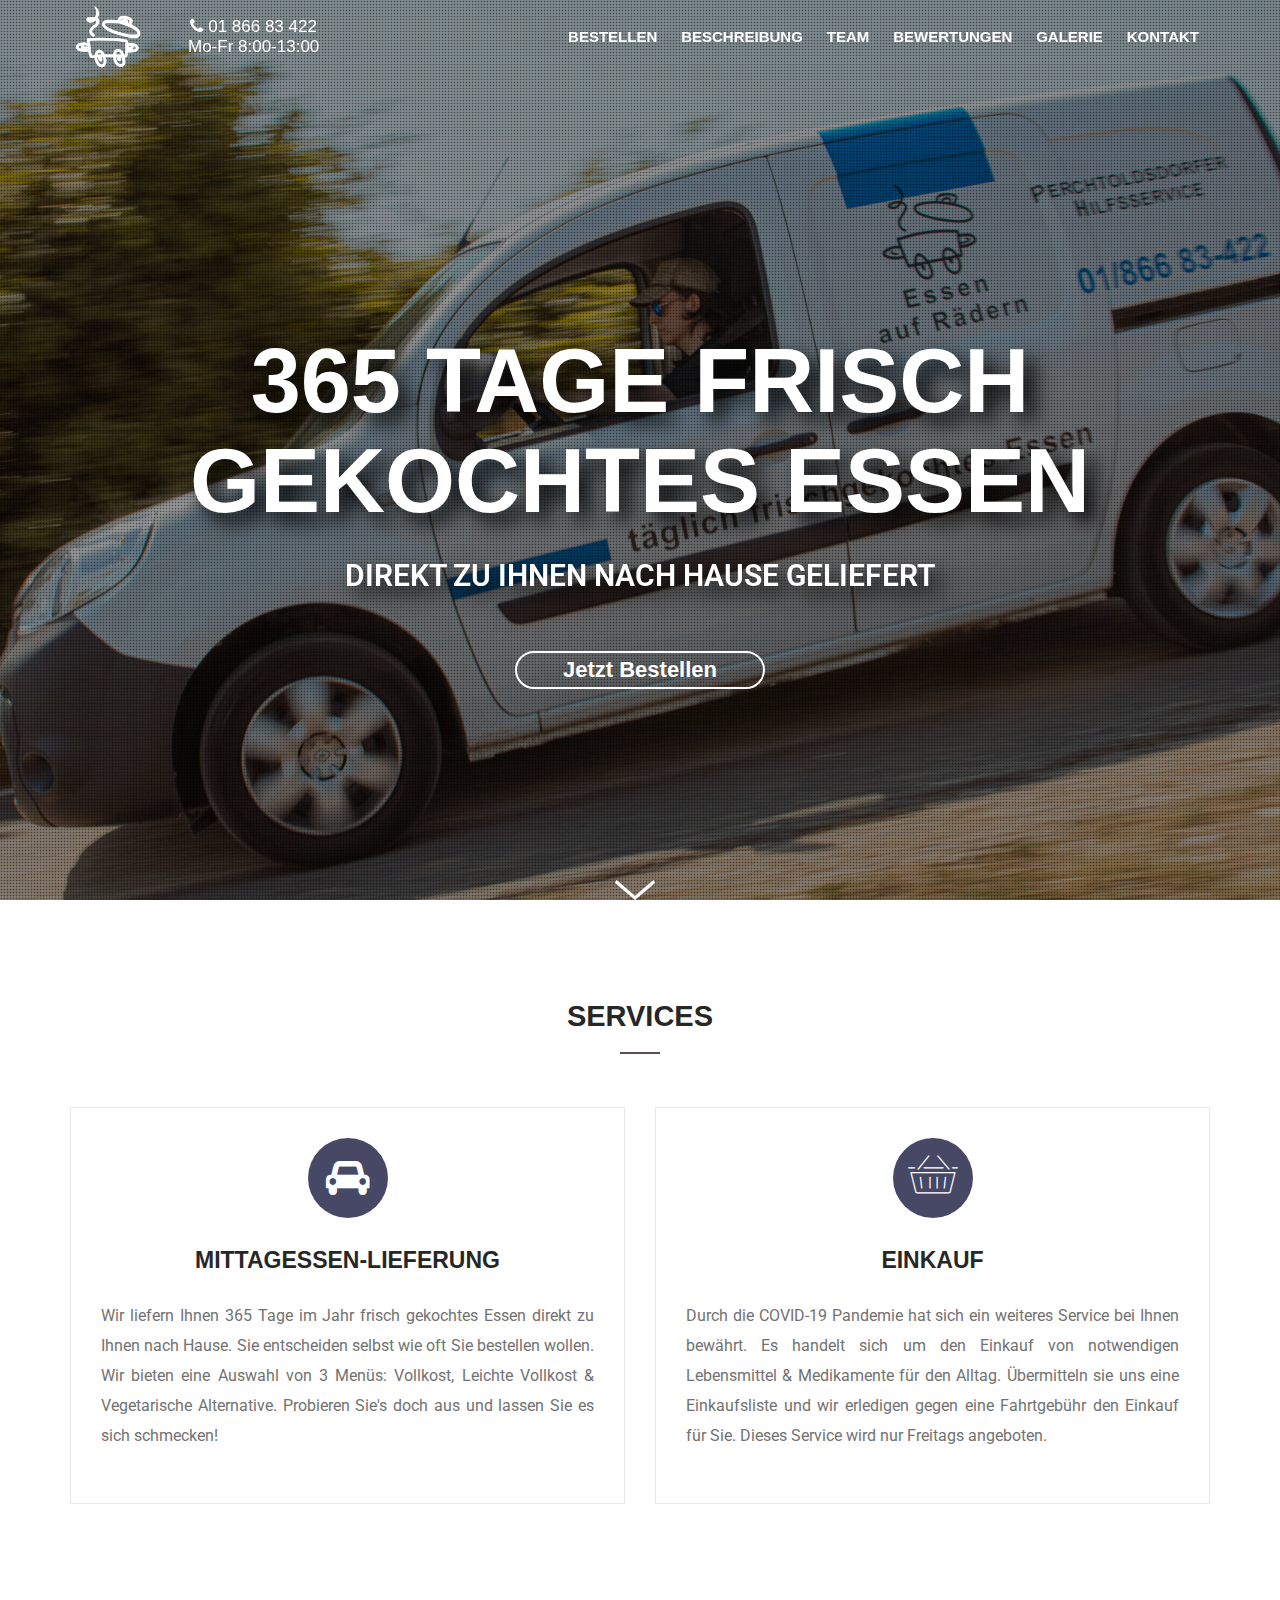
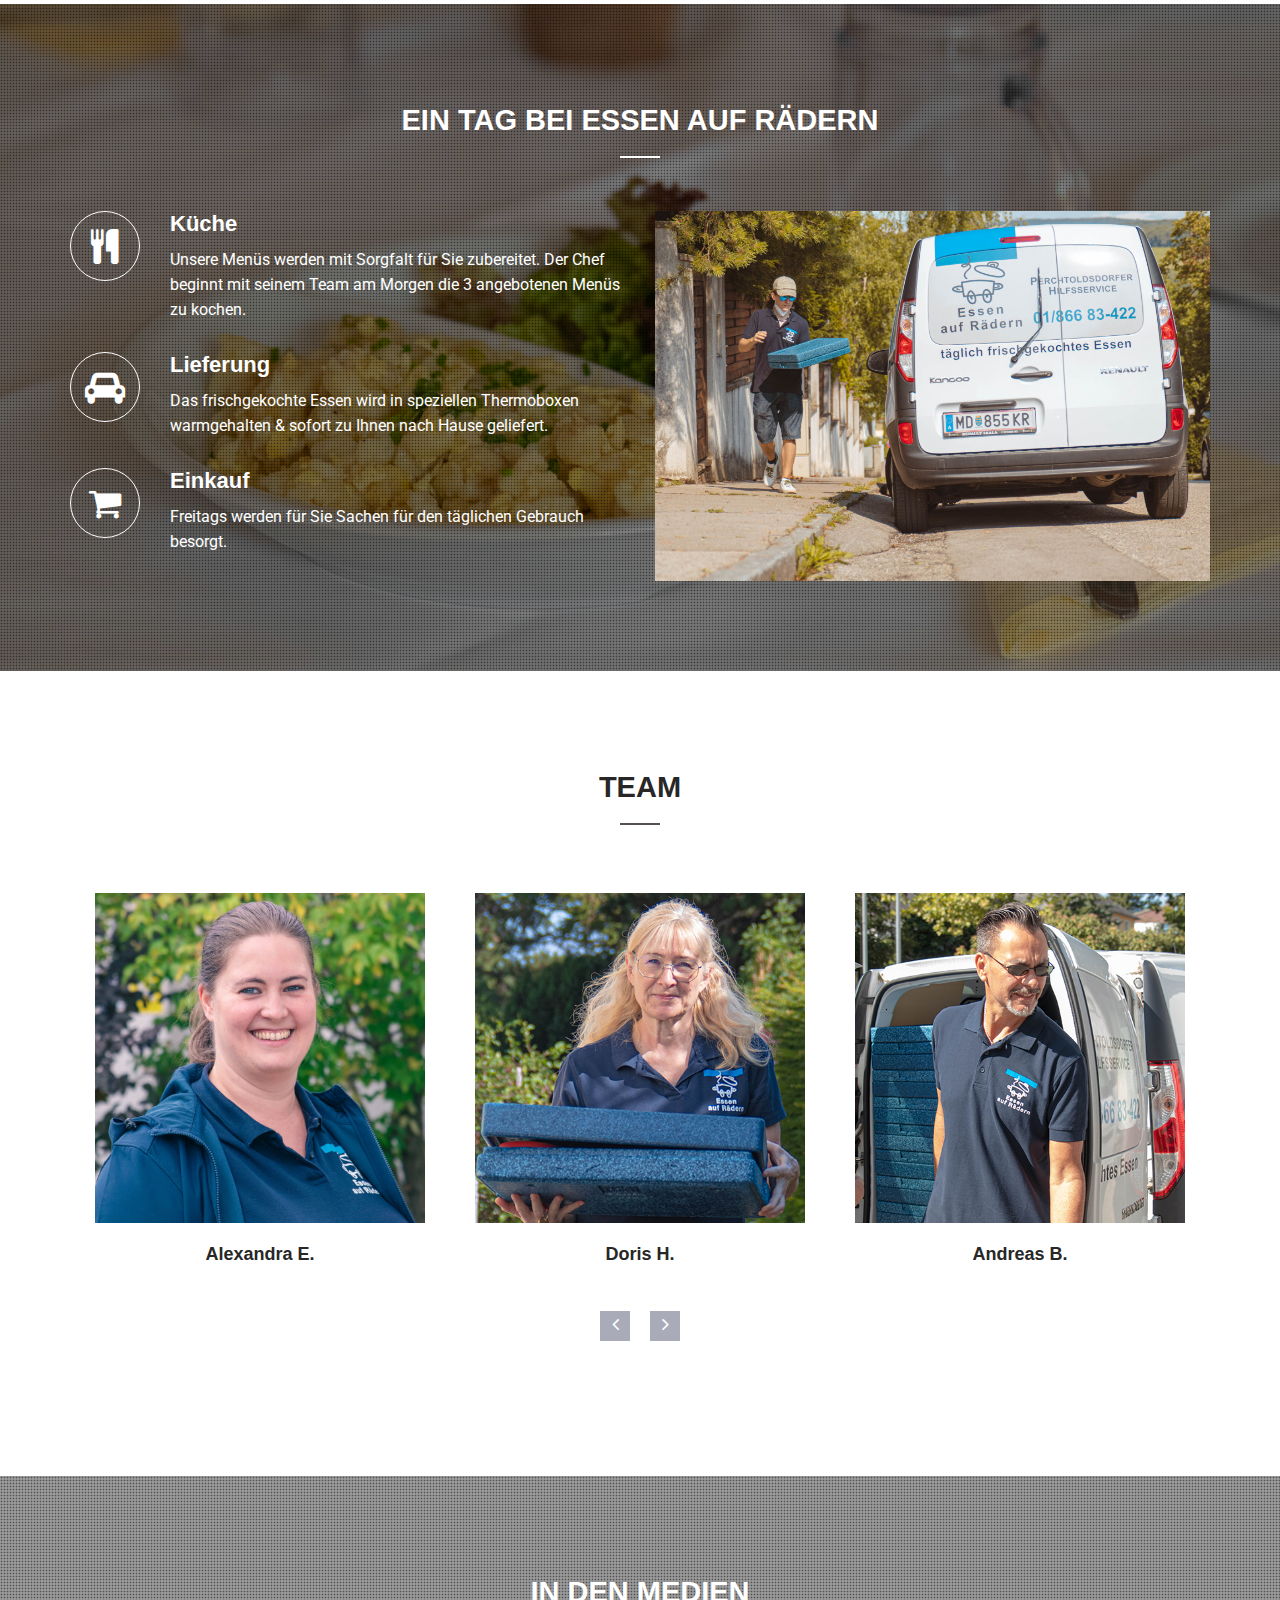
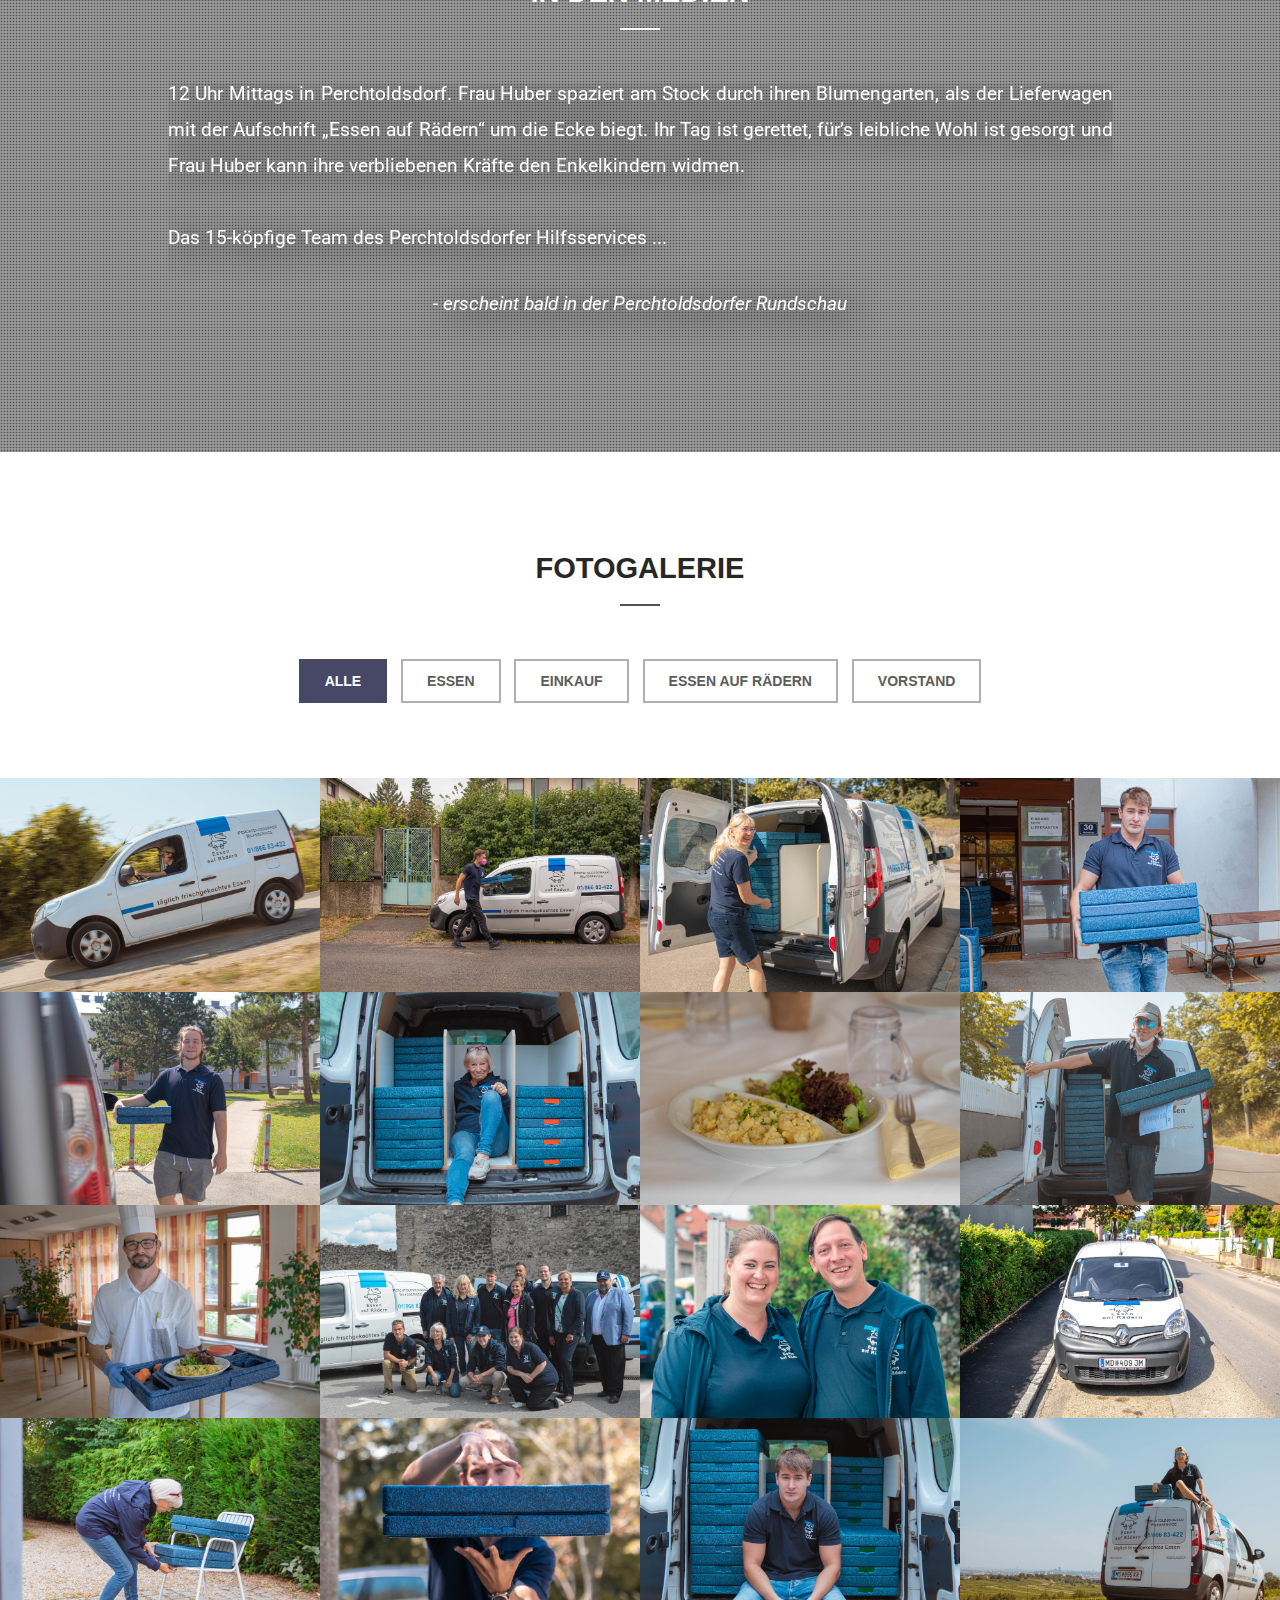
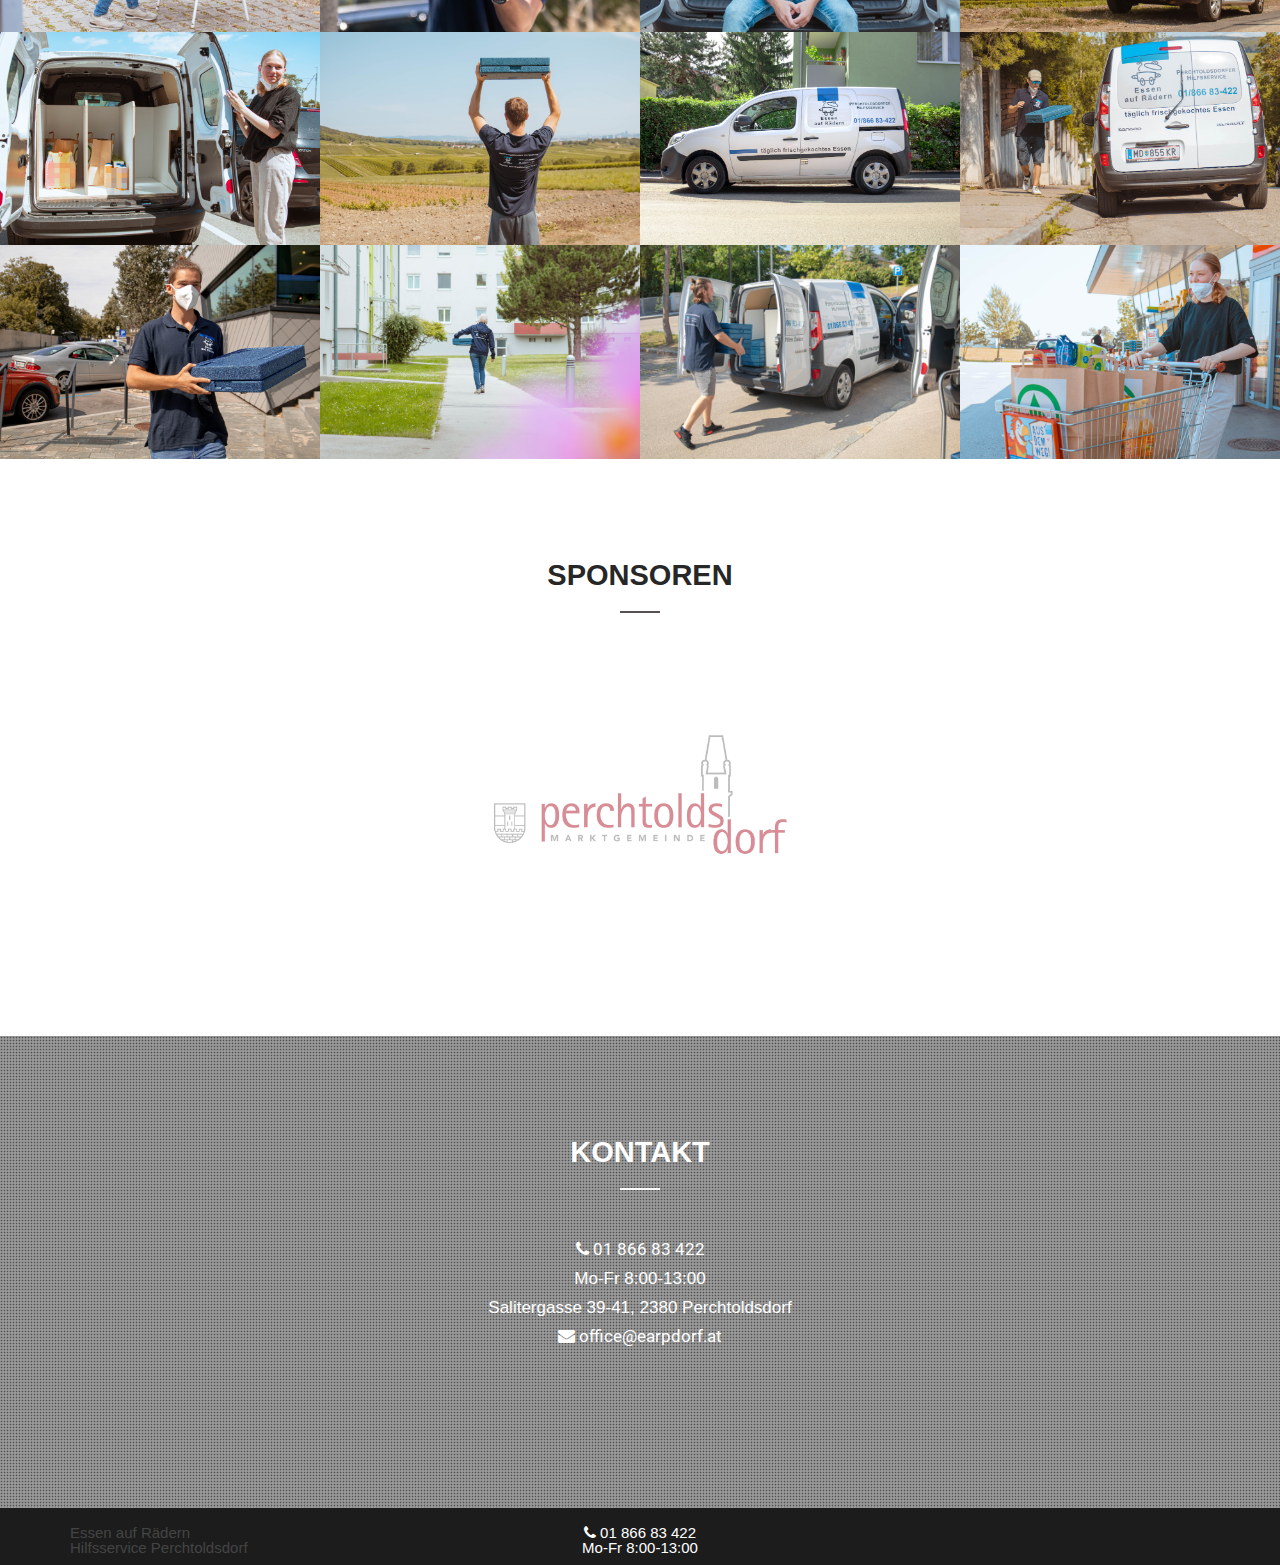
==== index.html @ d9b29618 "Initial commit" ====
<!doctype html>
<html lang="en-gb" class="no-js">
  <head>
    <meta charset="utf-8">
	<title>Essen auf Rädern - Hilfsservice Perchtoldsdorf</title>

    <meta name="author" content="Christopher Stanek, Janik Grassberger">
    <meta name="keywords" content="Essen auf Rädern, Mittagessen, Lieferung, bestellen, Gemeinde, Einkauf, alt, Hilfe, Hilfsservice, Hilfswerk, bedürftig, bedürftige">
    <meta name="description" content="Essen auf Rädern, sowie Einkaufsservice für Bedürftige vom Hilfsservice Perchtoldsdorf. Frischgekochtes, warmes Essen an 365 Tagen im Jahr, direkt nach Hause geliefert!">		
		
	<!-- Mobile Specific Metas -->
    <meta name="viewport" content="width=device-width, initial-scale=1, maximum-scale=1">
      

     <!--styles -->
    <link href="css/bootstrap.min.css" rel="stylesheet">
    <link href="css/font-awesome.css" rel="stylesheet">
    <link href="js/owl-carousel/owl.carousel.css" rel="stylesheet">
    <link href="js/owl-carousel/owl.theme.css" rel="stylesheet">
    <link href="js/owl-carousel/owl.transitions.css" rel="stylesheet">
    <link href="css/magnific-popup.css" rel="stylesheet">
    <link rel="stylesheet" type="text/css" href="css/animate.css" />
    <link rel="stylesheet" href="css/etlinefont.css">
    <link href="css/style.css" type="text/css"  rel="stylesheet"/>

	<body  data-spy="scroll" data-target="#main-menu">
 

  <!--Start Page loader -->
  <div id="pageloader">   
        <div class="loader">
          <img src="images/progress.gif" alt='loader' />
        </div>
   </div>
   <!--End Page loader -->
   
      
   <!--Start Navigation-->
		<header id="header">
				<div class="container">
					<nav class="navbar navbar-expand-lg mb-0" style="margin-bottom: 0px;"><!--  -->
						<div class="navbar-brand text-center">
							<div class="row vertical-align">
								<div class="col-xs-3">
									<a class="logo" href="#">
										<img class="logo-img" src="images/logo.png" alt="Essen auf Rädern Logo">
									</a>
								</div>
								<div class="col-xs-6 phone-number">
									<div>
										<a href="tel:016891447" rel="nofollow">
											<i class="fa fa-phone" style="color:white"></i>
											<span>01 866 83 422</span>
										</a>
									</div>
									<div>Mo-Fr 8:00-13:00</div>
								</div>
							</div>
						</div>
						<button type="button" id="navbar-toggle-btn" class="navbar-toggle collapsed" data-toggle="collapse" data-target="#main-menu">
							<!--<span class="navbar-toggler-icon"></span>-->
							<span class="sr-only">Toggle navigation</span>
							<span class="fa fa-bars"></span>
							<span class="icon-bar"></span>
							<span class="icon-bar"></span>
						</button>
						<div id="main-menu" class="navbar-collapse collapse scroll navbar-right">
							<ul class="nav">
							
								<li class="nav-item"> <a href="order.html">Bestellen</a> </li>
								
								<!--<li class="nav-item"><a href="#services">Services</a> </li>-->
								
								<li class="nav-item"> <a href="#video">Beschreibung</a></li>
								
								<li class="nav-item"> <a href="#team">Team</a> </li>
								
								<li class="nav-item"> <a href="#testimonials">Bewertungen</a></li>
								
								<li class="nav-item"> <a href="#works">Galerie</a> </li>
															   
								<li class="nav-item"> <a href="#contact">Kontakt</a> </li>
									
							</ul>
						</div><!-- end main-menu -->
					</nav>
				</div>
			</header>
    <!--End Navigation-->

      
	<!-- Start Slider  -->
	<section id="home" class="home">
		<div class="slider-overlay"></div>
		<div class="flexslider">
			<ul class="slides scroll">
				<li class="first">
					<div class="slider-text-wrapper">  
						<div class="container">
							<div class="big">365 Tage frisch gekochtes Essen</div>          
							<div class="small">Direkt zu Ihnen nach Hause geliefert</div>
							<a href="order.html" class="middle btn btn-default btn-white">Jetzt Bestellen</a>
						</div>					
					</div>
					
					<!-- <img class="title-img" src="images/slider/main.jpg" alt=""> -->
				</li>
			</ul>
			
		</div>
		
		
	</section>
	<!-- End Slider  -->
	
	<div class="scroll">
		<a href="#services">
			<div class="contentDiv">
				<img class="arrow" src="images/downArrow.png" alt="scroll down button"/>
			</div>
		</a>
	</div>
	
	<!--Start Services-->
   <section id="services" class="section">
        <div class="container">
            <div class="row">
            
                 <div class="title-box text-center">
                    <h2 class="title">Services</h2>
                 </div>
              
               <!--Services Item-->
               <div class="col-md-6">
                   <div class="services-box">
                       <div class="services-icon"> <i class="fa fa-car"></i> </div> 
                       <div class="services-desc">
                          <h4>Mittagessen-Lieferung</h4>
                          <p>Wir liefern Ihnen 365 Tage im Jahr frisch gekochtes Essen direkt zu Ihnen nach Hause. 
							Sie entscheiden selbst wie oft Sie bestellen wollen. 
							Wir bieten eine Auswahl von 3 Menüs: Vollkost, Leichte Vollkost & Vegetarische Alternative. Probieren Sie's doch aus und lassen Sie es sich schmecken!
							</p>
                       </div>
                   </div>
               </div>
                <!--End services Item-->
                
                <!--Services Item-->
               <div class="col-md-6">
                   <div class="services-box">
                       <div class="services-icon"> <i class="icon-basket"></i> </div> 
                       <div class="services-desc">
                          <h4>Einkauf</h4>
                          <p>Durch die COVID-19 Pandemie hat sich ein weiteres Service bei Ihnen bewährt. 
						  Es handelt sich um den Einkauf von notwendigen Lebensmittel & Medikamente für den Alltag.
						  Übermitteln sie uns eine Einkaufsliste und wir erledigen gegen eine Fahrtgebühr den Einkauf für Sie. 
						  Dieses Service wird nur Freitags angeboten.</p>
                       </div>
                   </div>
               </div>
               <!--End services Item-->
              
            </div> <!--/.row-->
        </div> <!--/.container-->
   </section> 
  <!--End Services-->
  
  <!--Start video-->
	<section id="video" class="section">
       <div class="overlay"></div>
       <div class="container">
           <div class="row">
           
                 <div class="title-box text-center white">
                    <h2 class="title">Ein Tag bei Essen auf Rädern</h2>
                 </div>
             
             <div class="col-md-6">
                 <div class="video-caption-main">
                      <!--Video caption #1-->
					  <div class="video-caption">
                          <div class="video-icon">
                              <i class="fa fa-cutlery"></i>
                          </div>
                          <div class="video-caption-info">
                              <h4>Küche</h4>
                              <p>Unsere Menüs werden mit Sorgfalt für Sie zubereitet. 
							  Der Chef beginnt mit seinem Team am Morgen die 3 angebotenen Menüs zu kochen.</p>
                          </div>
                      </div>
                      
					  <!--Video caption #2-->
                      <div class="video-caption">
                          <div class="video-icon">
                              <i class="fa fa-car"></i>
                          </div>
                          <div class="video-caption-info">
                              <h4>Lieferung</h4>
                              <p>Das frischgekochte Essen wird in speziellen Thermoboxen warmgehalten & sofort zu Ihnen nach Hause geliefert.</p>
                          </div>
                      </div>

                      <!--Video caption #3-->
                      <div class="video-caption">
                          <div class="video-icon">
                              <i class="fa fa-shopping-cart"></i>
                          </div>
                          <div class="video-caption-info">
                              <h4>Einkauf</h4>
                              <p>Freitags werden für Sie Sachen für den täglichen Gebrauch besorgt.</p>
                          </div>
                      </div>
                      
                 </div>
             </div>
            <!-- End Video caption-->
             
            <div class="col-md-6">
                <div class="play-video">
					<img src="images/works/marco_4.jpg" alt="Fahrer bei der Arbeit"></img>
                  <!--<iframe src="http://player.vimeo.com/video/115919099?title=0&amp;byline=0&amp;portrait=0&amp;color=fff" allowfullscreen></iframe>-->
                </div>
            </div> 
               
           </div> <!-- /.row-->
       </div> <!-- /.container-->
  </section>
  <!--End video-->
  
  <!--Start Team-->
  <section id="team" class="section">
		<div class="container">
            <div class="row">
                    
             <div class="title-box text-center">
                <h2 class="title">Team</h2>
             </div>
              
             </div>
			
                <!-- Team -->
				<div id="carouselControls" class="team-items team-carousel" data-interval="20">
					  
					  <div class="item text-center">
						<img src="images/team/ace_500x500.jpg" alt="Alexandra E." />
						<h4>Alexandra E.</h4>
					  </div>
					  
					  <!-- Team Member #5 -->
                      <div class="item text-center">
                          <img src="images/team/doris_500x500.jpg" alt="Doris H."  />
                          <h4>Doris H.</h4>

                      </div>
                      <!-- End Member -->

					  <div class="item text-center">
                          <img src="images/team/andi_500x500.jpg" alt="Andreas B."  />
                          <h4>Andreas B.</h4>

                      </div>
					  
					  <!-- Team Member #4 -->
                      <div class="item text-center">
                          <img src="images/team/martin_500x500.jpg" alt="Martin M."  />
                          <h4>Martin M.</h4>

                      </div>
                      <!-- End Member -->
					  
					  <div class="item text-center">
						<img src="images/team/alexander_500x500.jpg" alt="Alexander S." />
						<h4>Alexander S.</h4>
					  </div>
					  
					  <!-- Team Member #3 -->
                      <div class="item text-center">
                          <img src="images/team/monika_500x500.jpg" alt="Monika P."  />
                          <h4>Monika P.</h4>
                      </div>
                      <!-- End Member -->
					  
					  <!-- Team Member #3 -->
                      <div class="item text-center">
                          <img src="images/team/marco_portrait.jpg" alt="Marco T."  />
                          <h4>Marco T.</h4>
                      </div>
                      <!-- End Member -->
                      
                       <!-- Team Member #5 -->
                      <div class="item text-center">
                          <img src="images/team/janik_500x500.jpg" alt="Janik G."  />
                          <h4>Janik G.</h4>
                      </div>
                      <!-- End Member -->
					  
					  <div class="item text-center">
						<img src="images/team/alex_500x500.jpg" alt="Alexander J." />
						<h4>Alexander J.</h4>
					  </div>
					  
					  <div class="item text-center">
                          <img src="images/team/chris_500x500.jpg" alt="Christopher S."  />
                          <h4>Christopher S.</h4>
                      </div>
					  
						<div class="item text-center">
						  <img src="images/team/petra_500x500.jpg" alt="Petra W."  />
						  <h4>Petra W.</h4>
						</div>
	 
					 
				</div>
                <!-- End Team -->
			</div>
            <!-- End Content -->
	</section>
  <!--End Team-->
  
  <!--Start Testimonial-->  
	<section id="testimonials" class="section parallax">
		<div class="overlay"></div>
		<div class="container">
			<div class="row">
              
				<div class="title-box text-center white">
					<h2 class="title">In den Medien</h2>
				</div>

		  
				<div class="col-md-10 col-md-offset-1">
					<div class="testimonials-carousel">
						<!--Start Testimonial item #1-->
						<div class="items">
							<a href="https://www.perchtoldsdorf.at/" target="_blank">
								<div class="desc">12 Uhr Mittags in Perchtoldsdorf. Frau Huber spaziert am Stock durch ihren Blumengarten, als der Lieferwagen mit der Aufschrift „Essen auf Rädern“ um die Ecke biegt. Ihr Tag ist gerettet, für’s leibliche Wohl ist gesorgt und Frau Huber kann ihre verbliebenen Kräfte den Enkelkindern widmen. </br></br>Das 15-köpfige Team des Perchtoldsdorfer Hilfsservices ...</div>
							</a>
							<!--<img src="images/testimonial/testimonial-img1.jpg" class="testimonial-pic" alt="testimonials" />-->
							<div class="media-source"> - erscheint bald in der Perchtoldsdorfer Rundschau</div>
						</div>
					</div>
                </div>
            </div> <!--/.row-->
         </div> <!--/.container-->
    </section>
    <!--Start Testimonial-->
  
  <!--Start portfolio-->
   <section id="works" class="section">
				<!-- Filtering -->
                  <div class="title-box text-center">
                    <h2 class="title">Fotogalerie</h2>
                 </div>


					<div class=" col-md-12 text-center">
						<!-- Filtering -->
						<ul class="filtering">
							<li class="filter" data-filter="all">Alle</li>
							<li class="filter" data-filter="food">Essen</li>
							<li class="filter" data-filter="groceries">Einkauf</li>
							<li class="filter" data-filter="company">Essen auf Rädern</li>
							<li class="filter" data-filter="leader">Vorstand</li>
						</ul>
					</div>
                
				<div class="work-main">
					
				
					<!-- Work Grid -->
					<ul class="work-grid">
					
						<li class="work-item thumnail-img mix company">
							<div class="work-image">
								<a href="images/works/main.jpg" class="popup-image">
								<img src="images/works/main.jpg" alt="Essen ausliefern" class="zoom"></img>
								</a>
							</div> <!-- /.work-image-->
						</li>
						
						<li class="work-item thumnail-img mix company">
							<div class="work-image">
                                <a href="images/works/janik_3.jpg" class="popup-image">
								<img src="images/works/janik_3.jpg" alt="Lieferant liefert Essen in Perchtoldsdorf" class="zoom"></img>
                                </a>
                            </div> <!-- /.work-image-->
						</li>
						
						<li class="work-item thumnail-img mix company">
							<div class="work-image">
                                <a href="images/works/doris_auto.jpg" class="popup-image">
								<img src="images/works/doris_auto.jpg" alt="Lieferant holt das Essen aus der Küche" class="zoom"></img>
                                </a>
                            </div> <!-- /.work-image-->
						</li>
						
						<li class="work-item thumnail-img mix company">
							<div class="work-image">
                                <a href="images/works/alexander_boxen.jpg" class="popup-image">
								<img src="images/works/alexander_boxen.jpg" alt="Lieferant trägt Thermoboxen" class="zoom"></img>
                                </a>
                            </div> <!-- /.work-image-->
						</li>
						
						<li class="work-item thumnail-img mix company">
							<div class="work-image">
								<a href="images/works/martin_cool.jpg" class="popup-image">
								<img src="images/works/martin_cool.jpg" alt="Lieferant in Perchtoldsdorf" class="zoom">
								</a>

							</div> <!-- /.work-image-->
						</li>
						
						<li class="work-item thumnail-img mix company">
							<div class="work-image">
								<a href="images/works/monika_auto_boxen.jpg" class="popup-image">
								<img src="images/works/monika_auto_boxen.jpg" alt="Lieferantin zwischen Trennwändern" class="zoom">
								</a>

							</div> <!-- /.work-image-->
						</li>
						
						<li class="work-item thumnail-img mix food">
							<div class="work-image">
								<a href="images/works/essen_1.jpg" class="popup-image">
								<img src="images/works/essen_1.jpg" alt="Frische Eiernockerl aus der Küche" class="zoom"></img>
								</a>
							</div> <!-- /.work-image-->
						</li>
						
						
						<li class="work-item thumnail-img mix company">
							<div class="work-image">
                                 <a href="images/works/marco_3.jpg" class="popup-image">
								<img src="images/works/marco_3.jpg" alt="Fahrer liefert Essen" class="zoom"></img>
                                </a>    
                            </div> <!-- /.work-image-->
						</li>
						
	
						<li class="work-item thumnail-img mix food">
							<div class="work-image">
								<a href="images/works/essen_2.jpg" class="popup-image">
									<img src="images/works/essen_2.jpg" alt="Koch präsentiert das frischgekochte Essen" class="zoom"></img>
								</a>
							</div> <!-- /.work-image-->
						</li>
						
						<li class="work-item thumnail-img mix company leader">
							<div class="work-image">
								<a href="images/works/rundschau.jpg" class="popup-image">
									<img src="images/works/rundschau.jpg" alt="Essen auf Rädern ist in der Perchtoldsdorfer Rundschau" class="zoom"></img>
								</a>
							</div> <!-- /.work-image-->
						</li>
						
						<li class="work-item thumnail-img mix company">
							<div class="work-image">
								<a href="images/works/buero_team.jpg" class="popup-image">
									<img src="images/works/buero_team.jpg" alt="Arbeitskräfte vor dem Büro vom Hilfsservice Perchtoldsdorf" class="zoom"></img>
								</a>
							</div> <!-- /.work-image-->
						</li>
						
						<li class="work-item thumnail-img mix company">
							<div class="work-image">
								<a href="images/works/car_front.jpg" class="popup-image">
								<img src="images/works/car_front.jpg" alt="Lieferwagen von vorne. Essen auf Rädern Logo sichtbar" class="zoom">
								</a>

							</div> <!-- /.work-image-->
						</li>
						
						<li class="work-item thumnail-img mix company">
							<div class="work-image">
                                 <a href="images/works/monika_austausch.jpg" class="popup-image">
								<img src="images/works/monika_austausch.jpg" alt="Fahrerin liefert Essen" class="zoom"></img>
                                </a>    
                            </div> <!-- /.work-image-->
						</li>
						
						<li class="work-item thumnail-img mix company">
							<div class="work-image">
								<a href="images/works/box_1.jpg" class="popup-image">
								<img src="images/works/box_1.jpg" alt="Thermobox" class="zoom"></img>
								</a>
									

							</div> <!-- /.work-image-->
						</li>
						
						<li class="work-item thumnail-img mix company">
							<div class="work-image">
								<a href="images/works/alexander_auto.jpg" class="popup-image">
									<img src="images/works/alexander_auto.jpg" alt="Voll befülltes Auto mit Lieferant" class="zoom"></img>
								</a>
							</div> <!-- /.work-image-->
						</li>

						
						
						
						<!-- Bilder Marco -->
						<li class="work-item thumnail-img mix company">
							<div class="work-image">
							<a href="images/works/marco_1.jpg" class="popup-image">
                                <img src="images/works/marco_1.jpg" alt="Fahrer auf unserem Auto. Telefonnummer und täglich frisch gekochtes Essen sichtbar" class="zoom">
                            </a>

                            </div> <!-- /.work-image-->
						</li>	
						
						<!-- Bilder Einkauf -->
						<li class="work-item thumnail-img mix groceries">
							<div class="work-image">
							<a href="images/works/einkauf_1.jpg" class="popup-image">
								<img src="images/works/einkauf_1.jpg" alt="Einkauf im Kofferraum. Fahrerin liefert Einkauf." class="zoom"></img>
							</a>
							</div> <!-- /.work-image-->
						</li>
						

						<li class="work-item thumnail-img mix company">
							<div class="work-image">
                                <a href="images/works/janik_2.jpg" class="popup-image">
									<img src="images/works/janik_2.jpg" alt="Lieferant mit Ausblick über Perchtoldsdorf" class="zoom"></img>
                                </a>

                            </div> <!-- /.work-image-->
						</li>

						<!-- Bilder Autos -->
						<li class="work-item thumnail-img mix company">
							<div class="work-image">
								<a href="images/works/car_side.jpg" class="popup-image">
								<img src="images/works/car_side.jpg" alt="Auto von der Seite. Perchtoldsdorfer Hilfsservice und Telefonnummer sichtbar." class="zoom"></img>
								</a>

							</div> <!-- /.work-image-->
						</li>
						
						
						
						<li class="work-item thumnail-img mix company">
							<div class="work-image">
							 <a href="images/works/marco_4.jpg" class="popup-image">
                                <img src="images/works/marco_4.jpg" alt="Auto von hinten, Lieferant liefert das Essen" class="zoom"></img>
								</a>
        
                                   
                    
                            </div> <!-- /.work-image-->
						</li>
						
					
						
						<li class="work-item thumnail-img mix company">
							<div class="work-image">
							 <a href="images/works/chris_2.jpg" class="popup-image">
                                        
                                    
                                <img src="images/works/chris_2.jpg" alt="Lieferant in Mödling" class="zoom"></img>
                               </a>

                            </div> <!-- /.work-image-->
						</li>
						
						<li class="work-item thumnail-img mix company">
							<div class="work-image">
								<a href="images/works/monika_gehen.jpg" class="popup-image">
									<img src="images/works/monika_gehen.jpg" alt="Lieferant liefert in Wohnungen in Perchtoldsdorf" class="zoom"></img>
								</a>
							</div> <!-- /.work-image-->
						</li>
						
						<li class="work-item thumnail-img mix company">
							<div class="work-image">
                                <a href="images/works/martin_auto.jpg" class="popup-image">
									<img src="images/works/martin_auto.jpg" alt="Lieferant befüllt Auto mit warmhaltenden Thermoboxen" class="zoom"></img>
                                </a>

                            </div> <!-- /.work-image-->
						</li>
			
						<li class="work-item thumnail-img mix groceries">
							<div class="work-image">
								<a href="images/works/einkauf_2.jpg" class="popup-image">
								<img src="images/works/einkauf_2.jpg" alt="Lieferant kauft in Perchtoldsdorf ein" class="zoom">
								</a>

							</div> <!-- /.work-image-->
						</li>
						<!-- END Bilder Einkauf-->
						
					</ul>
                    
				</div>
			</section>
  <!--End portfolio-->
  
  <!--Start clients-->
    <section id="clients" class="section">
           <div class="container">
		   
		   <div class="title-box text-center">
                <h2 class="title">Sponsoren</h2>
            </div>
		   
		   <div class="row">
               
			   <!--<div class="clients-carousel">
			   </div>-->
			 
			   
				   <!-- Sponsors Logo Item-->
					<!--<div class="col-sm-4">
						<div class="sponsor-item">
							<figure>
								<a href="https://perchtoldsdorf.lions.at/de/" target="_blank">
									<img src="images/LionsClub_logo.png" alt="" />
								</a>
							</figure>
						</div>
					</div>-->
					
				   <!-- Sponsors Logo Item -->
					
						<div class="sponsor-item">
							<figure>
								<a href="https://www.perchtoldsdorf.at/" target="_blank">
									<img src="images/logos/gemeinde_pdorf_logo.png" alt="Logo Gemeinde Perchtoldsdorf" />
								</a>
							</figure>
						</div>
							
					<!--<div class="col-sm-4"></div>-->
					
					<!-- Sponsors Logo Item -->
					<!--<div class="col-sm-4">
						<div class="sponsor-item">
							<figure>
								<a href="https://www.giesshuebl.at/" target="_blank">
									<img src="images/GemeindeGiesshuebl_logo.png" alt="" />
								</a>
							</figure>
						</div>
					</div>-->
					
			 
			</div> <!--/.row-->
        </div> <!--/.container-->
    </section>
   <!--End clients-->

  
  <!--Start Contact-->
   <section id="contact" class="section parallax">
      <div class="overlay"></div>
       <div class="container">
           <div class="row">
           
                 <div class="title-box text-center white">
                    <h2 class="title">Kontakt</h2>
                 </div>
             </div>

               <!--Start contact form-->
               <div class="col-md-8 col-md-offset-2 contact-form">
               
                    <div class="contact-info text-center">
						<div>
						<a href="tel:016891447" rel="nofollow">
							<i class="fa fa-phone" style="color:white"></i>
							<span>01 866 83 422</span>
						</a>
						</div>
						<div>Mo-Fr 8:00-13:00</div>
                       <div>Salitergasse 39-41, 2380 Perchtoldsdorf</div>
                       <div>
					   <a href="mailto:office@earpdorf.at">
							<i class="fa fa-envelope" style="color:white"></i>
							<span>office@earpdorf.at</span>
					   </a>
					   </div>
                    </div>
                     
                     
               </div>
              <!--End contact form-->
              
       </div> <!-- /.container-->
   </section>
   <!--End Contact-->
   
   <!--Start Footer-->
   <footer>
       <div class="container">
	   
		   <div class="row vertical-align">
				<div class="col-xs-3 company-name">
					<div>Essen auf Rädern</div>
					<div>Hilfsservice Perchtoldsdorf</div>
				</div>
				<div class="col-xs-6 phone-number-footer footer-number">
					<div>
						<a href="tel:016891447" rel="nofollow">
							<i class="fa fa-phone" style="color:white"></i>
							<span>01 866 83 422</span>
						</a>
					</div>
					<div>Mo-Fr 8:00-13:00</div>
				</div>
				<div class="col-xs-3">
					<a href=""></a>
				</div>
			</div>
       </div> <!-- /.container-->
   </footer>
   <!--End Footer-->

   
   
   

   <a href="#" class="scrollup"> <i class="fa fa-chevron-up"> </i> </a>

    <!--Plugins-->
	<script type="text/javascript" src="js/jquery-1.11.1.min.js"></script>
    <script type="text/javascript" src="js/bootstrap.min.js"></script> 
    <script type="text/javascript" src="js/owl-carousel/owl.carousel.js"></script>
    <script type="text/javascript" src="js/jquery.flexslider-min.js"></script>
    <script type="text/javascript" src="js/jquery.magnific-popup.min.js"></script>
    <script type="text/javascript" src="js/easing.js"></script>
    <script type="text/javascript" src="js/jquery.easypiechart.js"></script>
    <script type="text/javascript" src="js/jquery.appear.js"></script>
    <script type="text/javascript" src="js/jquery.parallax-1.1.3.js"></script>
    <script type="text/javascript" src="js/jquery.mixitup.min.js"></script>
    <script type="text/javascript" src="js/custom.js"></script>
    
 </body>
</html>
---- css/etlinefont.css ----
@font-face {
	font-family: 'et-line';
	src:url('../fonts/et-line.eot');
	src:url('../fonts/et-lined41d.eot?#iefix') format('embedded-opentype'),
		url('../fonts/et-line.woff') format('woff'),
		url('../fonts/et-line.ttf') format('truetype'),
		url('../fonts/et-line.svg#et-line') format('svg');
	font-weight: normal;
	font-style: normal;
}

/* Use the following CSS code if you want to use data attributes for inserting your icons */
[data-icon]:before {
	font-family: 'et-line';
	content: attr(data-icon);
	speak: none;
	font-weight: normal;
	font-variant: normal;
	text-transform: none;
	line-height: 1;
	-webkit-font-smoothing: antialiased;
	-moz-osx-font-smoothing: grayscale;
	display:inline-block;
}

/* Use the following CSS code if you want to have a class per icon */
/*
Instead of a list of all class selectors,
you can use the generic selector below, but it's slower:
[class*="icon-"] {
*/
.icon-mobile, .icon-laptop, .icon-desktop, .icon-tablet, .icon-phone, .icon-document, .icon-documents, .icon-search, .icon-clipboard, .icon-newspaper, .icon-notebook, .icon-book-open, .icon-browser, .icon-calendar, .icon-presentation, .icon-picture, .icon-pictures, .icon-video, .icon-camera, .icon-printer, .icon-toolbox, .icon-briefcase, .icon-wallet, .icon-gift, .icon-bargraph, .icon-grid, .icon-expand, .icon-focus, .icon-edit, .icon-adjustments, .icon-ribbon, .icon-hourglass, .icon-lock, .icon-megaphone, .icon-shield, .icon-trophy, .icon-flag, .icon-map, .icon-puzzle, .icon-basket, .icon-envelope, .icon-streetsign, .icon-telescope, .icon-gears, .icon-key, .icon-paperclip, .icon-attachment, .icon-pricetags, .icon-lightbulb, .icon-layers, .icon-pencil, .icon-tools, .icon-tools-2, .icon-scissors, .icon-paintbrush, .icon-magnifying-glass, .icon-circle-compass, .icon-linegraph, .icon-mic, .icon-strategy, .icon-beaker, .icon-caution, .icon-recycle, .icon-anchor, .icon-profile-male, .icon-profile-female, .icon-bike, .icon-wine, .icon-hotairballoon, .icon-globe, .icon-genius, .icon-map-pin, .icon-dial, .icon-chat, .icon-heart, .icon-cloud, .icon-upload, .icon-download, .icon-target, .icon-hazardous, .icon-piechart, .icon-speedometer, .icon-global, .icon-compass, .icon-lifesaver, .icon-clock, .icon-aperture, .icon-quote, .icon-scope, .icon-alarmclock, .icon-refresh, .icon-happy, .icon-sad, .icon-facebook, .icon-twitter, .icon-googleplus, .icon-rss, .icon-tumblr, .icon-linkedin, .icon-dribbble {
	font-family: 'et-line';
	speak: none;
	font-style: normal;
	font-weight: normal;
	font-variant: normal;
	text-transform: none;
	line-height: 1;
	-webkit-font-smoothing: antialiased;
	-moz-osx-font-smoothing: grayscale;
	display:inline-block;
}
.icon-mobile:before {
	content: "\e000";
}
.icon-laptop:before {
	content: "\e001";
}
.icon-desktop:before {
	content: "\e002";
}
.icon-tablet:before {
	content: "\e003";
}
.icon-phone:before {
	content: "\e004";
}
.icon-document:before {
	content: "\e005";
}
.icon-documents:before {
	content: "\e006";
}
.icon-search:before {
	content: "\e007";
}
.icon-clipboard:before {
	content: "\e008";
}
.icon-newspaper:before {
	content: "\e009";
}
.icon-notebook:before {
	content: "\e00a";
}
.icon-book-open:before {
	content: "\e00b";
}
.icon-browser:before {
	content: "\e00c";
}
.icon-calendar:before {
	content: "\e00d";
}
.icon-presentation:before {
	content: "\e00e";
}
.icon-picture:before {
	content: "\e00f";
}
.icon-pictures:before {
	content: "\e010";
}
.icon-video:before {
	content: "\e011";
}
.icon-camera:before {
	content: "\e012";
}
.icon-printer:before {
	content: "\e013";
}
.icon-toolbox:before {
	content: "\e014";
}
.icon-briefcase:before {
	content: "\e015";
}
.icon-wallet:before {
	content: "\e016";
}
.icon-gift:before {
	content: "\e017";
}
.icon-bargraph:before {
	content: "\e018";
}
.icon-grid:before {
	content: "\e019";
}
.icon-expand:before {
	content: "\e01a";
}
.icon-focus:before {
	content: "\e01b";
}
.icon-edit:before {
	content: "\e01c";
}
.icon-adjustments:before {
	content: "\e01d";
}
.icon-ribbon:before {
	content: "\e01e";
}
.icon-hourglass:before {
	content: "\e01f";
}
.icon-lock:before {
	content: "\e020";
}
.icon-megaphone:before {
	content: "\e021";
}
.icon-shield:before {
	content: "\e022";
}
.icon-trophy:before {
	content: "\e023";
}
.icon-flag:before {
	content: "\e024";
}
.icon-map:before {
	content: "\e025";
}
.icon-puzzle:before {
	content: "\e026";
}
.icon-basket:before {
	content: "\e027";
}
.icon-envelope:before {
	content: "\e028";
}
.icon-streetsign:before {
	content: "\e029";
}
.icon-telescope:before {
	content: "\e02a";
}
.icon-gears:before {
	content: "\e02b";
}
.icon-key:before {
	content: "\e02c";
}
.icon-paperclip:before {
	content: "\e02d";
}
.icon-attachment:before {
	content: "\e02e";
}
.icon-pricetags:before {
	content: "\e02f";
}
.icon-lightbulb:before {
	content: "\e030";
}
.icon-layers:before {
	content: "\e031";
}
.icon-pencil:before {
	content: "\e032";
}
.icon-tools:before {
	content: "\e033";
}
.icon-tools-2:before {
	content: "\e034";
}
.icon-scissors:before {
	content: "\e035";
}
.icon-paintbrush:before {
	content: "\e036";
}
.icon-magnifying-glass:before {
	content: "\e037";
}
.icon-circle-compass:before {
	content: "\e038";
}
.icon-linegraph:before {
	content: "\e039";
}
.icon-mic:before {
	content: "\e03a";
}
.icon-strategy:before {
	content: "\e03b";
}
.icon-beaker:before {
	content: "\e03c";
}
.icon-caution:before {
	content: "\e03d";
}
.icon-recycle:before {
	content: "\e03e";
}
.icon-anchor:before {
	content: "\e03f";
}
.icon-profile-male:before {
	content: "\e040";
}
.icon-profile-female:before {
	content: "\e041";
}
.icon-bike:before {
	content: "\e042";
}
.icon-wine:before {
	content: "\e043";
}
.icon-hotairballoon:before {
	content: "\e044";
}
.icon-globe:before {
	content: "\e045";
}
.icon-genius:before {
	content: "\e046";
}
.icon-map-pin:before {
	content: "\e047";
}
.icon-dial:before {
	content: "\e048";
}
.icon-chat:before {
	content: "\e049";
}
.icon-heart:before {
	content: "\e04a";
}
.icon-cloud:before {
	content: "\e04b";
}
.icon-upload:before {
	content: "\e04c";
}
.icon-download:before {
	content: "\e04d";
}
.icon-target:before {
	content: "\e04e";
}
.icon-hazardous:before {
	content: "\e04f";
}
.icon-piechart:before {
	content: "\e050";
}
.icon-speedometer:before {
	content: "\e051";
}
.icon-global:before {
	content: "\e052";
}
.icon-compass:before {
	content: "\e053";
}
.icon-lifesaver:before {
	content: "\e054";
}
.icon-clock:before {
	content: "\e055";
}
.icon-aperture:before {
	content: "\e056";
}
.icon-quote:before {
	content: "\e057";
}
.icon-scope:before {
	content: "\e058";
}
.icon-alarmclock:before {
	content: "\e059";
}
.icon-refresh:before {
	content: "\e05a";
}
.icon-happy:before {
	content: "\e05b";
}
.icon-sad:before {
	content: "\e05c";
}
.icon-facebook:before {
	content: "\e05d";
}
.icon-twitter:before {
	content: "\e05e";
}
.icon-googleplus:before {
	content: "\e05f";
}
.icon-rss:before {
	content: "\e060";
}
.icon-tumblr:before {
	content: "\e061";
}
.icon-linkedin:before {
	content: "\e062";
}
.icon-dribbble:before {
	content: "\e063";
}
---- css/style.css ----
@import url(https://fonts.googleapis.com/css?family=Open+Sans:300,300italic,400,400italic,600,600italic,700,700italic,800,800italic);
@import url(https://fonts.googleapis.com/css?family=Raleway:400,100,200,300,500,600,700,800,900);
@import url(https://fonts.googleapis.com/css?family=Roboto:400,100,100italic,300,300italic,400italic,500,500italic,700,700italic);

.footer-number{
	text-align: center;
}

.button-round{
  background-color: #fff;
  border: none;
  color: white;
  padding: 20px;
  text-align: center;
  text-decoration: none;
  display: inline-block;
  font-size: 16px;
  margin: 4px 2px;
  border-radius: 35px;
}

html, body {
	height: 100%;
	width: 100%;
	padding: 0;
	margin: 0;
	font-family: 'Valera', sans-serif;
	font-size: 14px;
	line-height: 1;
	font-weight: 400;
	border: none;
	color: #444;
	position: relative;
}

h1, h2, h3, h4, h5, h6 {
	font-weight: 500;
	margin: 0px 0px 10px;
	color: #272727;
	font-family: 'Valera', sans-serif;
	text-transform: uppercase;
}

h4 {
	font-size: 16px;
	font-family: 'Valera', sans-serif;
	font-weight: 700;
	line-height: 22px;
}

h3 {
	font-size: 26px;
}

p {
	margin-bottom: 22px;
	font-family: 'Roboto', sans-serif;
	font-size:14px;
	line-height: 25px;
	color: #727272;
	font-weight: 400;
}
a {
	color:#464866;
	background:none;
	text-decoration: none;
	outline: none;
}

a:hover, a:active, a:focus {
	color:#464866;
	text-decoration: none;
	outline: none;
}

::selection {
	background:#464866;
	color:#FFF;
}

::-moz-selection {
	background:#464866;
	color:#FFF;
}

.zoom {
	transition: transform .5s ease;	
}

.zoom:hover {
  -ms-transform: scale(1.2); /* IE 9 */
  -webkit-transform: scale(1.2); /* Safari 3-8 */
  transform: scale(1.2); 
}

img {
	max-width:100%;
}

select, textarea, input[type="text"], input[type="password"], input[type="datetime"], input[type="datetime-local"], input[type="date"], input[type="month"], input[type="time"], input[type="week"], input[type="number"], input[type="email"], input[type="url"], input[type="search"], input[type="tel"], input[type="color"], .form-control {
	display: inline-block;
	margin-bottom: 20px;
	font-size: 15px;
	line-height: 25px;
	color: #484444;
	height: 46px;
	width: 100%;
	vertical-align: middle;
	box-shadow: none;
	border-radius: 0px;
	transition: all 200ms ease-in 0s;
	background: rgba(255, 255, 255, 0) none repeat scroll 0% 0%;
	border: 2px solid rgba(236, 240, 241, 0.58);
}

textarea:focus, input[type="text"]:focus, input[type="password"]:focus, input[type="datetime"]:focus, input[type="datetime-local"]:focus, input[type="date"]:focus, input[type="month"]:focus, input[type="time"]:focus, input[type="week"]:focus, input[type="number"]:focus, input[type="email"]:focus, input[type="url"]:focus, input[type="search"]:focus, input[type="tel"]:focus, input[type="color"]:focus, .form-control:focus {
	-webkit-box-shadow: none;
	-moz-box-shadow: none;
	box-shadow: none;
	border-color:#FFF !important;
}

/*-----------------------------------------------------------------*/
/* Common Elements
/*-----------------------------------------------------------------*/

::-webkit-input-placeholder {
 color:#FFF !important;
 font-weight: 600;
 letter-spacing:1px;
}

:-moz-placeholder {
 color:#FFF !important;
 font-weight: 600;
 letter-spacing:1px;
}

::-moz-placeholder {
 color:#FFF !important;
 font-weight: 600;
 letter-spacing:1px;
}

:-ms-input-placeholder {
 color:#FFF !important;
 font-weight: 600;
 letter-spacing:1px;
}

.clear {
	clear:both;
}

.scrollup {
	width:35px;
	height:35px;
	position:fixed;
	bottom:30px;
	right:15px;
	display:none;
	background:#aaabb8;
	text-align: center;
}

.scrollup i {
	color:#fff;
	font-size:15px;
	display:block;
	line-height:33px;
}

.scrollup:hover {
	background:#aaabbb;
}

.section {
	padding:100px 0 70px;
	position:relative;
}

.section .container {
	position:relative;
}

.title-box {
	border-bottom-width: 0px;
	margin-bottom: 75px;
	position: relative;
}

.title-box h2.title {
	font-weight: 700;
	font-size: 29px;
	line-height: 32px;
	text-transform: uppercase;
}

.title-box h2:before {
	bottom: 0;
	content: "";
	display: block;
	height: 2px;
	left: 0;
	margin: -22px auto;
	position: absolute;
	width: 40px;
	background: #00AAB3;
}

.title-box.white h2.title:before {
	background:#FFF;
}

.title-box.white h2.title {
	color:#FFF;
}

.title-box.text-center h2:before {
	bottom: 0;
	content: "";
	display: block;
	height: 2px;
	left: 0;
	right:0;
	margin: -22px auto;
	position: absolute;
	width: 40px;
	background: #575051;
}

.title-box.text-right:before {
	left: auto;
	right: 0;
}

.title-box.text-center:before {
	left: 50%;
	margin-left: -20px;
}

.color-white h2 {
	color:#fff !important;
}

#pageloader {
	width: 100%;
	height: 100%;
	position: fixed;
	background-color:#FFF;
	z-index: 999999;
}

.loader {
	position: absolute;
	width: auto;
	height:auto;
	margin: -25px 0 0 -25px;
	top:50%;
	left:50%;
	text-align:center;
}

.overlay {
	background:rgba(0, 0, 0, 0.4) url("../images/pattern.png") repeat;
	position: absolute;
	display: block;
	width: 100%;
	height: 100%;
	top: 0px;
	left: 0px;
}

section {
	position:relative;
}

.parallax .container {
	position:relative;
}

.parallax {
	background-attachment: fixed !important;
	background-position: center center !important;
	background-repeat: no-repeat !important;
	background-size: cover !important;
}

.vertical-align {
	display: flex;
	align-items: center;
}

.contentDiv {
    position: relative;
	z-index: 999;
}

@keyframes bouncing {
    0% {bottom: 40px;}
    50% {bottom: 55px;}
    100% {bottom: 40px;}
}

.arrowContainer {
	height: 70px;
    left: 50%;
    margin-left: -25px;
    position: absolute;
    width: 50px;
	z-index: 1000;
}

.arrow {
    animation: bouncing 1s infinite ease-in-out;
    bottom: 0;
    display: block;
    height: 20px;
    left: 50%;
    margin-left: -25px;
    position: absolute;
    width: 40px;
}

/*-----------------------------------------------------------------*/
/* Buttons
/*-----------------------------------------------------------------*/

.btn {
    box-shadow: none;
    line-height: 22px;
    font-weight: 600;
    padding: 6px 23px;
    font-size: 15px;
    border-radius: 20px;
    border: 2px solid transparent;
    color: #262B37;
    transition: all 200ms ease 0s;
}

.btn-red {
	background: rgb(243, 88, 91);
	border-color: rgb(243, 88, 91);
	color:#FFF;
}
.btn-red:hover, .btn-red:focus {
	background:#FFF;
	border-color: FFFF;
	color:#000;
}

.btn-white {
	background:#FFF;
	border-color: FFFF;
	color:#5F5A5A;
}

.btn-white:hover, .btn-white:focus {
	color: #FFF;
	background: #aaabb8;
	border-color:#aaabb8;
}


.btn-gray-border:hover, .btn-gray-border:focus {
	color: #FFF;
	background: rgb(243, 88, 91);
	border-color: rgb(243, 88, 91);
}

.btn-green {
	background:#29648a;
	border-color: #29648a;
	color:#FFF;
}

.btn-green:hover, .btn-green:focus {
	color: #FFF;
	background:transparent;
	border-color: #FFF;
}

.btn-gray-border {
    border: 2px solid #7A7A7B;	
    background: transparent;
    color: #4F4F50;
}

.btn-gray-border:hover, .btn-gray-border:focus {
	color: #FFF;
	background:#464866;
	border-color:#464866;
}

/*-----------------------------------------------------------------*/
/* spacing & margin
/*-----------------------------------------------------------------*/


.margin-top-5 {
	margin-top: 5px !important;
}

.margin-top-10 {
	margin-top: 10px !important;
}

.margin-top-15 {
	margin-top: 15px !important;
}

.margin-top-20 {
	margin-top: 20px !important;
}
.margin-top-25 {
	margin-top: 25px !important;
}

.margin-top-30 {
	margin-top: 30px !important;
}

.margin-top-35 {
	margin-top: 35px !important;
}

.margin-top-40 {
	margin-top: 40px !important;
}

.margin-top-45 {
	margin-top: 45px !important;
}

.margin-top-50 {
	margin-top: 50px !important;
}

.margin-top-100 {
	margin-top: 100px !important;
}

.no-margin-bottom {
	margin-bottom: opx !important;
}

.margin-bottom-5 {
	margin-bottom: 5px !important;
}

.margin-bottom-10 {
	
	margin-bottom: 10px !important;
}

.margin-bottom-15 {
	margin-bottom: 15px !important;
}

.margin-bottom-20 {
	margin-bottom: 20px !important;
}

.margin-bottom-25 {
	margin-bottom: 25px !important;
}

.margin-bottom-30 {
	margin-bottom: 30px !important;
}

.margin-bottom-35 {
	margin-bottom: 35px !important;
}

.margin-bottom-40 {
	margin-bottom: 40px !important;
}

.margin-bottom-50 {
	margin-bottom: 50px !important;
}

.margin-bottom-50 {
	margin-bottom: 50px !important;
}
.margin-bottom-60 {
	margin-bottom: 60px !important;
}

.margin-bottom-70 {
	margin-bottom: 70px !important;
}

.margin-bottom-80 {
	margin-bottom: 80px !important;
}

.margin-bottom-90 {
	margin-bottom: 90px !important;
}

.margin-left-5 {
	margin-left: 5px !important;
}
.margin-left-10 {
	margin-left: 10px !important;
}
.margin-left-15 {
	margin-left: 15px !important;
}

.margin-left-20 {
	margin-left: 20px !important;
}

.margin-left-25 {
	margin-left: 25px !important;
}

.margin-left-30 {
	margin-left: 30px !important;
}

.margin-left-90 {
	margin-left: 90px !important;
}

.margin-right-5 {
	margin-right: 5px !important;
}

.margin-right-10 {
	margin-right: 10px !important;
}

.margin-right-15 {
	margin-right: 15px !important;
}

.margin-right-20 {
	margin-right: 20px !important;
}

.margin-right-25 {
	margin-right: 25px !important;
}

.margin-right-30 {
	margin-right: 30px !important;
}

.padding-top-5 {
	padding-top:5px;
}

.padding-top-10 {
	padding-top:10px;
}

.padding-top-15 {
	padding-top:15px;
}

.padding-top-20 {
	padding-top:20px;
}

.padding-top-25 {
	padding-top:25px;
}

.padding-top-30 {
	padding-top:30px;
}

.padding-top-35 {
	padding-top:35px;
}

.padding-top-40 {
	padding-top:40px;
}

.padding-top-45 {
	padding-top:45px;
}

.padding-top-50 {
	padding-top:50px;
}

.padding-top-55 {
	padding-top:55px;
}

.padding-top-60 {
	padding-top:60px;
}

.padding-top-70 {
	padding-top:70px;
}

.padding-top-80 {
	padding-top:80px;
}

.padding-top-90 {
	padding-top:90px;
}

.padding-top-100 {
	padding-top:100px;
}

.padding-bottom-5 {
	padding-bottom:5px;
}

.padding-bottom-10 {
	padding-bottom:10px;
}

.padding-bottom-15 {
	padding-bottom:15px;
}

.padding-bottom-20 {
	padding-bottom:20px;
}

.padding-bottom-25 {
	padding-bottom:25px;
}

.padding-bottom-30 {
	padding-bottom:30px;
}

.padding-bottom-35 {
	padding-bottom:35px;
}

.padding-bottom-40 {
	padding-bottom:40px;
}

.padding-bottom-45 {
	padding-bottom:45px;
}

.padding-bottom-50 {
	padding-bottom:50px;
}

.padding-bottom-55 {
	padding-bottom:55px;
}

.padding-bottom-60 {
	padding-bottom:60px;
}

.padding-bottom-70 {
	padding-bottom:70px;
}

.padding-bottom-80 {
	padding-bottom:80px;
}

.padding-bottom-90 {
	padding-bottom:90px;
}

.padding-bottom-100 {
	padding-bottom:100px;
}

.padding-5 {
	padding:5px;
}

.padding-10 {
	padding:10px;
}

.padding-15 {
	padding:15px;
}

.padding-20 {
	padding:20px;
}

.padding-25 {
	padding:25px;
}

.padding-30 {
	padding:30px;
}


/*-----------------------------------------------------------------*/
/* Navigation
/*-----------------------------------------------------------------*/


#header {
	top: 0;
	z-index: 500;
	width: 100%;
	position: fixed;
	z-index: 99999;
}

#main-menu {
	z-index: 300;
	visibility:visible;
}

.company-name {
	font-size: 15px;
}

@media (max-width: 479px) {
	.company-name{
	font-size: 10px;
}
}

@media (min-width: 480 max-width: 1000px) {
	.company-name{
	font-size: 13px;
}
}

.phone-number-footer {
	color: white;
	font-size: 15px;
}

.phone-number-footer a span {
	color: white;
}

a.phone-number-footer:hover {
	color: white;
}

.phone-number {
	color: white;
	font-size: 17px;
}

.phone-number a span {
	color: white;
}

a.phone-number:hover {
	color: white;
}

.menu-bg {
	background:#25274d;
}

.navbar {
	z-index: 9999;
}

#main-menu ul {
	display: block;
	width: 100%;
	text-align: center;
}

#main-menu ul li {
	display: inline-block;
	position: relative;
}

#main-menu ul li a {
	display: inline-block;
	padding:6px 10px;
	line-height: 60px;
	color: #FFF;
	font-weight: 600;
	font-size: 15px;
	text-transform: uppercase;
	transition: all 0.25s ease 0s;
}

@media (max-width: 1200px) {
	#main-menu ul li a {
		display: inline-block;
		padding:6px 5px;
		line-height: 60px;
		color: #FFF;
		font-weight: 600;
		font-size: 13px;
		text-transform: uppercase;
		transition: all 0.25s ease 0s;
	}
}

#main-menu ul li a:hover {
	color:#FFF;
}

#main-menu ul.nav>li>a:hover, #main-menu ul.nav>li>a:focus {
	background: none;
}

#main-menu ul li.active > a, #main-menu ul li.active.has-child > a {
	color: #FFF;
	box-shadow: inset 0 -2px 0 #FFF;
}

.clear-toggle {
	display:none;
	clear:both;
}

.navbar-toggle {
	font-family: 'Valera', sans-serif;
	color: #FFFFFF;
	margin-top: 4px;
	font-size: 32px;
	margin-bottom: 0px;
	padding-top: 9px;
	position: absolute;
	right: 0px;
	padding-right: 0;
}

.navbar-brand {
	padding: 0;
}

.logo {
	width: 100% !important;
	height: 100% !important;
}

.logo-img {
	margin: 2px;
	width: 200px;
}

@media (max-width: 1000px) {
	.logo-img{
		max-width:70%
	}
}

.logo-nav {
	float: left;
	line-height: 60px;
}


/*-----------------------------------------------------------------*/
/* Slider
/*-----------------------------------------------------------------*/


.home {
	overflow: hidden;
	font-family: 'Valera', sans-serif;
}

.meal {
	overflow: hidden;
	font-family: 'Valera', sans-serif;
}

.order {
	background: #464867;
}


/* default */
.order-big {
	font-family: 'Valera', sans-serif;
	font-size: 40px;
	margin-bottom: 10px;
	line-height: 55px;
	color: #fff;
	margin-top: 20%;
}

.order-small {
	font-family: 'Roboto', sans-serif;
	padding: 4.5%;
    font-size: 20px;
    color: #464867;
	margin-bottom: 20px;
}

.order-phone-small {
	font-family: 'Roboto', sans-serif;
    font-size: 25px;
    color: #fff;
	margin-bottom: 20px;
}

#order {
	width: 100%;
	height: 75%;
	color: #fff;
}

.order-logo{
	width: 400px;
	margin-top: 5%;
	display: block;
	margin-left: 50px;
	
}

@media (max-width: 767px) {
	
	.order-big {
		margin-top: 0%;
	}
	
	.order-logo{
		width: 150px;
		display: block;
		margin-left: auto;
		margin-right: auto;
	}
}

@media (min-width: 992px) {
	
	.order-big {
		font-size: 35px;
		margin-bottom: 15px;
		line-height: 40px;
		margin-left: 25%;
	}

	.order-small {
		padding: 4.5%;
		font-size: 20px;
		color: #464867;
		margin-bottom: 20px;
		margin-left: 20%;
	}
	
	.order-logo{
		width: 400px;
		margin-left: 100px;
		margin-right: auto;
	}
	
	.phone-number-order {
		margin-left: 25%;
	}
}

/* phone high */
@media (min-width:0px) and (max-height: 840px) {
	.order-big {
		font-size: 35px;
		margin-bottom: 15px;
		line-height: 40px;
	}
	
	#order {
		height: 90%;
	}

	.order-small {
		padding: 4.5%;
		font-size: 20px;
		color: #464867;
		margin-bottom: 20px;
	}
}

@media (min-height: 841px) {
	#order {
		height: 75%;
	}
}



/* phone lanscape */
@media (min-width:330px) and (max-width: 700px) and (max-height:520px) {
	.order-big {
		margin-top:5%;
		font-size: 25px;
		margin-bottom: 10px;
		line-height: 30px;
	}
	
	#order {
		height: 100%;
	}

	.order-small {
		display:none;
	}
	
	.order-phone-small {
		font-size: 20px;
		color: #fff;
		margin-bottom: 10px;
	}
	
	.order-logo{
		width:120px;
		margin-top:10px;
	}
}


.text-dark{
	font-size: 20px;
}




.order-contact {
	font-family: 'Roboto', sans-serif;
    font-size: 25px;
    color: #FFF;

}

.order-contact {
	font-family: 'Roboto', sans-serif;
    font-size: 25px;
    color: #FFF;
}



.round-img {
	border-radius: 50%;
}

.order-contact a span {
	color: white;
}


.middle-vertical {
	position: absolute;
	top: 20%;
}

.second-middle-vertical {
	position: absolute;
	top: 80%;
}

.video-example {
	font-family: 'Valera', sans-serif;
	font-size: 20px;
	line-height: 100px;
	margin: 6px -10px;
	color: #000;
}

.home .slides {
	display: inline-block;
	width: 100%;
}

.home .flexslider {
	overflow: hidden;
}

.meal .slides {
	display: inline-block;
	width: 100%;
}

.meal .flexslider {
	overflow: hidden;
}

.title-img {
	opacity: 1;
}



.home .flexslider .slides img {
	background-position: center 0;
	background-repeat: no-repeat;
	background-size: cover;
	width: 100%;
}

.home .flexslider .slides img.parallax {
	background-attachment: fixed;
}

.meal .flexslider .slides img {
	background-position: center 0;
	background-repeat: no-repeat;
	background-size: cover;
	width: 100%;
}

.meal .flexslider .slides img.parallax {
	background-attachment: fixed;
}


.flexslider.video img {
	background: none !important;
}

#video_player {
	bottom: 0;
	height: auto;
	min-height: 100%;
	min-width: 100%;
	position: absolute;
	right: 0;
	width: auto;
}

.slider-text-wrapper {
	position: absolute;
	width: 100%;
	height: 250px;
	top: 50%;
	left: 0;
	margin-top: -125px;
	text-align: center;
	z-index:999;
}

.order-text-wrapper {
	position: absolute;
	width: 100%;
	height: 250px;
	top: 25%;
	left: 0;
	margin-top: -125px;
	text-align: center;
	z-index:999;
}

.slider-text-wrapper .btn {
	margin-top: 60px;
	border:2px solid #FFF;
	background:transparent;
	color:#FFF;
}

.flex-control-nav {
	bottom: 40px;
	z-index: 999;
	position: absolute;
	width: 100%;
	text-align: center;
}

.flex-control-nav li {
	display: inline-block;
}

.flex-control-paging li a {
	width: 6px !important;
	height: 6px !important;
	box-shadow: none !important;
	background: #fff !important;
	display: inline-block !important;
	text-indent: -9999px !important;
	border-radius: 50% !important;
	margin: 0 6px !important;
	cursor: pointer !important;
	z-index:9999 !important;
}

.flex-control-paging li a.flex-active {
	background: #18263a;
}

.flexslider {
	position: relative;
}

.flex-prev {
	font-family: 'Valera', sans-serif;
	color: #333;
	font-size: 40px;
	height: 40px;
	left: 20px;
	margin-top: -20px;
	position: absolute;
	top: 50%;
	width: 40px;
	z-index: 2;
}

.order .flex-prev, .order .flex-next {
	color: #FFF;
	transition: none 0s ease 0s;
	z-index: 999;
}

.flex-next {
	font-family: 'Valera', sans-serif;
	color: #333;
	font-size: 40px;
	height: 40px;
	right: 0px;
	margin-top: -20px;
	position: absolute;
	top: 50%;
	width: 40px;
	z-index: 2;
}
.home .flex-prev, .home .flex-next {
	color: #fff;
	transition: none;
}

.meal .flex-prev, .meal .flex-next {
	color: #fff;
	transition: none;
}


#home {
	width: 100%;
	height: 100%;
	color: #fff;
	background: url(../images/slider/main.jpg);
	background-size: auto 100%;
	background-position: center;
}

@media (max-width: 479px) {
	#home{
		width: 100%;
		height: 100%;
		color: #fff;
		background: url(../images/slider/main-mobile.jpg);
		background-size: auto 100%;
		background-position: center;
	}
}

@media screen and (min-aspect-ratio: 16/9) {
	#home {
		width: 100%;
		height: 100%;
		color: #fff;
		background: url(../images/slider/main.jpg);
		background-size: 100% auto;
		background-position: center;
	}
}


/*
@media (min-width: 480px max-width: 1000px) {
	#home{
		width: 100%;
		height: 100%;
		color: #fff;
		background: url(../images/slider/main.jpg) 0 0;
		background-size: auto 100%;
	}
}
*/


#meal {
	width: 100%;
	height: 100%;
	color: #fff;
	/*background-image:url(../images/parallax/essen_1.jpg);
	background-repeat:no-repeat;
	background-position: center center;
	background-size: cover;*/
}

.slider-overlay {
	background:url("../images/pattern.png") repeat rgba(0, 0, 0, .4);
	position: absolute;
	left: 0;
	top: 0;
	right: 0;
	z-index: 100;
	width: 100%;
	height: 100%;
}


/*-----------------------------------------------------------------*/
/*  Flexslider
/*-----------------------------------------------------------------*/


.flex-container a:active, .flexslider a:active, .flex-container a:focus, .flexslider a:focus {
	outline: none;
}

.slides, .flex-control-nav, .flex-direction-nav {
	margin: 0;
	padding: 0;
	list-style: none;
}

.flexslider {
	margin: 0;
	padding: 0;
}

.flexslider .slides > li {
	display: none;
	-webkit-backface-visibility: hidden;
}

.flexslider .slides img {
	width: 100%;
	display: block;
	height:630px;
}

.flex-pauseplay span {
	text-transform: capitalize;
}

.slides:after {
	content: "\0020";
	display: block;
	clear: both;
	visibility: hidden;
	line-height: 0;
	height: 0;
}

html[xmlns] .slides {
	display: block;
}

* html .slides {
	height: 1%;
}

.no-js .slides > li:first-child {
	display: block;
}

.flex-control-nav {
	position:absolute;
	bottom: 20px;
	text-align:center;
	width: 100%;
}

.flex-control-nav li {
	margin: 0 3px;
	display: inline-block;
}

.flex-control-nav li a {
	width: 30px;
	height: 5px;
	background: #FFF;
	text-indent:-9999px;
	display:block;
	opacity: 0.4;
}

.flex-control-nav li a.flex-active {
	opacity: 1;
}

.flex-direction-nav .flex-prev:hover,  .flex-direction-nav .flex-next:hover {
	opacity: 1;
}


/*-----------------------------------------------------------------*/
/* About
/*-----------------------------------------------------------------*/

.features-icon-box {
	margin-bottom:50px;
}

.features-icon-box .features-icon {
	font-family: 'Valera', sans-serif;
	position: absolute;
	width: 60px;
	height: 60px;
	line-height: 41px;
	font-size: 45px;
	color:#464886;
}

.features-icon-box .features-info {
	margin-left: 80px;
}


/*-----------------------------------------------------------------*/
/* Fun Facs
/*-----------------------------------------------------------------*/

#facts {
	background:url(../images/parallax/facts.jpg) no-repeat;
	padding: 150px 0px 100px;
}

.facts-box {
	text-align:center;
}

.facts-box h3 {
	font-family: 'Valera', sans-serif;
	font-size: 40px;
	margin-bottom: 12px;
	color: #FFF;
	font-weight: 700;
}

.facts-box span {
	font-family: 'Valera', sans-serif;
	color: #FFF;
	font-size: 15px;
	font-weight: 700;
	text-transform: uppercase;
}

.facts-box i {
	font-family: 'Valera', sans-serif;
	color: #FFF;
	font-size: 50px;
	margin-bottom: 30px;
}

/*-----------------------------------------------------------------*/
/* Tab
/*-----------------------------------------------------------------*/


.content-tab-1 .nav {
	text-align: center;
	text-transform: uppercase;
}

.content-tab-1 > .nav > li {
	float: none;
	display: inline-block;
	border: 2px solid #B1AEAE;
	padding: 3px 20px;
	box-shadow: 0px 0px 2px #F2F2F2;
	margin-bottom: 5px;
}

.content-tab-1 > .nav li > a {
	color: #CFD9E6;
	background-color: transparent;
	transition: all 0.2s ease 0s;
}

.content-tab-1 > .nav li > a > i {
	color: #474846;
	font-size: 35px;
	margin-bottom: 10px;
}

.content-tab-1 > .nav > li > a > h4 {
	display: block;
	color: #4D3F3F;
	font-size: 16px;
	margin-bottom: 0px;
}

.content-tab-1 > .nav > li.active > a > h4, .content-tab-1 > .nav > li.active > a > i {
    color: #FFF;
}

.content-tab-1 > .nav > li.active {
    border: 2px solid #464866;
    background: #464866;
}

.tab-content-main {
	padding: 70px 0px 0px;
}

.tab-content-main img {
	float: left;
	margin-right: 75px;
}

.tab1-features {
	margin-bottom:30px;
}

.tab1-features .icon {
	position: absolute;
	width: 40px;
	height: 40px;
	background: #464866;
	color: #FFF;
	text-align: center;
	line-height: 35px;
	font-size: 20px;
	border:2px solid transparent;
	-webkit-transition: all 0.3s ease-in-out;
	-moz-transition: all 0.7s ease-in-out;
	-ms-transition: all 0.7s ease-in-out;
	-o-transition: all 0.7s ease-in-out;
	transition: all 0.7s ease-in-out;

}

.tab1-features:hover .icon {
	border-color:#464866;
	color:#464866;
	background:transparent;
}

.tab1-features .info {
	margin-left: 60px;
}

.tab-carousel.owl-theme .owl-controls {
	text-align: center;
	position: absolute;
	top: 45%;
	width:100%;
}

.tab-carousel.owl-theme .owl-controls .owl-buttons div {
	display: block;
	width: 30px;
	height: 30px;
	line-height:20px;
	font-size:20px;
	border-radius:0;
	opacity:1;
	background:#464866;
	position: absolute;
	margin: 0;
}

.tab-carousel .owl-prev {
	left:0;
	position:absolute;
}

.tab-carousel .owl-next {
	right:0;
	position:absolute;
}
.tab-carousel .owl-prev:hover, .tab-carousel .owl-next:hover {
	background:#4F3B3B;
}

.tab-carousel .item img {
	display: block;
	width: 100%;
	height: auto;
}

.tab2-services-box {
	margin-bottom: 30px;
	padding: 15px;
	border: 1px solid #E1DDDD;
}
.tab2-services-box .media {
	margin-bottom:30px;
}

.tab2-services-box .services-info h4 {
}

.tab2-services-box .services-info p {
	margin-bottom:0;
}

.features-tab3 {
	margin-top: 20px;
	display: inline-block;
}

.features-tab3 .features-left, .features-tab3 .features-right {
	padding-top: 20px;
}

.features-tab3 .features-left h4, .features-tab3 .features-right h4, .features-tab3 .features-left p, .features-tab3 .features-right p {
	line-height: 25px;
}

.features-tab3 .features-left .features-item, .features-tab3 .features-right .features-item {
	margin-bottom: 40px;
}

.features-tab3 .features-left .features-icon, .features-tab3 .features-right .features-icon {
	width: 55px;
	height: 55px;
	line-height: 55px;
	text-align: center;
	color: #464866;
	font-size: 22px;
	font-weight: 600;
	border: 1px solid #464866;
	position: relative;
	border-radius: 28px;
	transition: all 0.7s ease-in-out 0s;
}

.features-tab3 .features-left .features-item:hover .features-icon, .features-tab3 .features-right .features-item:hover .features-icon {
	color:#FFF;
	border-color:#464866;
	background:#464866;
}

.features-tab3 .features-left .features-icon {
	float:right;
}

.features-tab3 .features-right .features-icon {
	float:left;
}

.features-tab3 .features-left .features-info {
	text-align: right;
	margin-right: 90px;
}

.features-tab3 .features-right .features-info {
	text-align: left;
	margin-left: 90px;
}

.tab4-services-box {
	margin-bottom:30px;
	text-align:center;
}

.tab4-services-box .icon {
	text-align: center;
	font-size: 47px;
	display: inline-block;
	color: #464866;
	width: 100px;
	height: 100px;
	border: 1px solid #464866;
	line-height: 100px;
	border-radius: 50%;
	margin-bottom: 20px;
	-webkit-transition: all 0.3s ease-in-out;
	-moz-transition: all 0.7s ease-in-out;
	-ms-transition: all 0.7s ease-in-out;
	-o-transition: all 0.7s ease-in-out;
	transition: all 0.7s ease-in-out;
}

.tab4-services-box .info {
	margin-top:20px;
}

.tab4-services-box .info h4 {
	margin-bottom:14px;
}

.tab4-services-box:hover .icon {
	background:#464866;
	color:#FFF;
	border-color:#464866;
}

.core-features .list {
	margin: 0px;
	padding: 0px 0px 0px 7px;
}

.core-features .list li {
    font-size: 15px;
    margin: 0px 0px 12px;
    font-weight: 600;
    line-height: 20px;
    position: relative;
    padding: 0px 0px 0px 25px;
    list-style: outside none none;
	color: #6E6D6D;
}

 .core-features .list li::after {
 top: 0px;
 left: 0px;
 content: "\f058";
 position: absolute;
 font-family: "FontAwesome";
}





/*-----------------------------------------------------------------*/
/* History
/*-----------------------------------------------------------------*/


#history {
	background:url(../images/parallax/timeline.jpg);
}

ul.timeline {
	margin: 40px auto 0;
	width: 100%;
	background: url(../images/timeline-bg.jpg) center center repeat-y;
	height: auto;
	position: relative;
	padding: 0 0 80px;
	z-index:200;
}

.timeline .year {
	background: #FFFFFF;
	clear: both;
	color: #3C3D3D;
	font-size: 18px;
	font-weight: 600;
	height: auto;
	margin: 31px auto;
	text-align: center;
	width: 75px;
	height:75px;
	border-radius:50%;
	line-height:72px;
	left: -35px;
	border: 3px solid #919191;
	position: relative;
	top: -5px;
	left: auto;
}

.timeline .timeline-item {
	float: left;
	padding: 20px;
	width: 47.5%;
	background: rgba(0, 0, 0, .7);
	border-radius: 3px;
	-moz-border-radius: 3px;
	-webkit-border-radius: 3px;
	-ms-border-radius: 3px;
	-o-border-radius: 3px;
	margin: 10px 0;
	position: relative;
	z-index: 550;
	-webkit-transition: all 0.5s;
	-moz-transition: all 0.5s;
	transition: all 0.5s;
}

.timeline .timeline-item h4 {
	color: #FFF;
	font-size: 15px;
}

.timeline .timeline-item p {
	color: #FFF;
}

.timeline .timeline-item span {
	font-size: 13px;
	font-weight:600;
	text-transform: uppercase;
	color: #FFF;
}

.timeline .timeline-item:after {
	content: '';
	position: absolute;
	right: -6.8%;
	display: block;
	width: 18px;
	height: 18px;
	background: #FFF;
	border: 2px solid #FFF;
	border-radius: 100px;
	top: 18px;
	z-index: 20;
}

 .timeline .timeline-item:nth-of-type(2n):before {
	 border-top: 10px solid rgba(0, 0, 0, 0);
	 border-bottom: 10px solid rgba(0, 0, 0, 0);
	 border-left: 10px solid rgba(0, 0, 0, 0);
	 border-right: 10px solid rgba(0, 0, 0, 0.7);
	 content: "";
	 right: 100%;
	 position: absolute;
	 -webkit-transition: all 0.5s;
	 -moz-transition: all 0.5s;
	 transition: all 0.5s;
}

.timeline .timeline-item:before {
	border-top: 10px solid rgba(0, 0, 0, 0);
	border-bottom: 10px solid rgba(0, 0, 0, 0);
	border-right: 10px solid rgba(0, 0, 0, 0);
	border-left: 10px solid rgba(0, 0, 0, 0.7);
	content: "";
	right: -20px;
	position: absolute;
	-webkit-transition: all 0.5s;
	-moz-transition: all 0.5s;
	transition: all 0.5s;
}

 .timeline .timeline-item:nth-of-type(2n) {
 float: right;
 clear: right;
}

.timeline .year + .timeline-item {
	margin-top: -20px;
}

 .timeline .timeline-item:nth-of-type(2n):after {
 left: -6.8%;
}

.timeline .end-icon:before {
	clear:both;
}

.timeline .end-icon {
	height: 64px;
	border: 3px solid #919191;
	border-radius: 300px;
	background: #FFF;
	color: #868586;
	font-size: 24px;
	bottom: 0px;
	left: 50%;
	margin-left: -32px;
	text-align: center;
	padding: 19px 0px;
	clear: both;
	position: absolute;
	width: 64px;
}



/*-----------------------------------------------------------------*/
/* Works
/*-----------------------------------------------------------------*/

#works {
    position: relative;
    padding-bottom: 0px;
    line-height: 0;
}

.work-grid .mix {
	opacity: 0;
	display: none;
}

.filtering {
	display: inline-block;
	text-align: center;
	margin: 0px;
	padding: 0px;
}

.filter {
    position: relative;
    display: inline-block;
    margin-right: 10px;
    text-transform: uppercase;
    cursor: pointer;
    transition: all 0.25s linear 0s;
    padding: 20px 24px;
    margin-bottom: 15px;
    color: #5C5C5C;
    font-weight:600;
    font-size: 14px;
    border: 2px solid #B1AEAE;
}

.filter:last-child {
	margin:0px;
}

.filter.active, .filter:hover {
	color:#FFF;
	background:#464866;
	border-color:#464866;
}

.work-main {
	width:100%;
	clear: both;
	margin-top: 60px;
	display: inline-block;
}

.work-grid {
	width: 100%;
	padding:0;
}

.work-grid .work-item {
	overflow: hidden;
}

.work-grid .work-item .work-image {
	overflow: hidden;
	width: 100%;
	-webkit-transition: all 0.8s;
	-moz-transition: all 0.8s;
	transition: all 0.8s;
}

.work-grid .work-item .work-image img {
	width:100%;
	height: auto;
}

.work-grid .work-item .work-caption {
	position: absolute;
	width: 100%;
	height: 100%;
	left:0;
	top:0;
	opacity:0;
}

.work-grid .work-item .work-caption h4 {
    font-size: 16px;
    color: #FFF;
    margin: 30px 0px 0px 30px;
    letter-spacing: 1px;
}

.work-grid .work-item .work-caption p {
    font-size: 17px;
    color: #FFF;
    margin: 2px 0px 0px 30px;
    letter-spacing: 1px;
}

.work-grid .work-item .hover-link {
	left: 50px;
	position: absolute;
	bottom:25px;
	z-index:9999;
	opacity:0;
}

.work-grid .work-item .hover-link a {
	position: relative;
	font-size: 20px;
	line-height: 50px;
	text-align: center;
	display: inline-block;
	background: #FFF;
	color: #444;
	width:50px;
	height:50px;
	margin: 0px;
	border-radius: 100%;
	cursor:pointer;
	z-index:200;
}

.work-grid .work-item:hover .hover-link, .work-grid .work-item:hover .work-caption {
	opacity:1;
}

.work-grid .work-item:hover .work-caption {
	background: rgba(0, 0, 0, 0.72);
}

.thumnail-img {
	position: relative;
	float: left;
	display: inline-block;
	width: 25%;
	overflow: hidden;
}


/*-----------------------------------------------------------------*/
/* Call To Action
/*-----------------------------------------------------------------*/

#cta {
	background:url(../images/parallax/cta.jpg) no-repeat;
	padding:130px 0px 130px;
}

#cta h2 {
    color: #FFF;
    font-size: 33px;
    margin-bottom: 36px;
    font-weight: 600;
    text-shadow: 0px 0px 2px #1B1A1A;
}

#cta .btn-white {
	margin-right:15px;
}


/*-----------------------------------------------------------------*/
/* Team
/*-----------------------------------------------------------------*/


#team {
	padding:100px 0px 130px;
	background: #FFF;
}

.team-items {
	width: 100%;
	height: auto;
	overflow: hidden;
	position: relative;
}

.team-items .item {
	background: #fff;
	height: auto;
	font-weight: 300;
	margin:0px 10px 10px;
	padding: 15px;
	cursor: pointer;
	font-family: 'Valera', sans-serif;
}

.team-items .item img {
	margin-bottom: 20px;
}

.team-items .item h4 {
	margin-bottom: 6px;
	text-transform: none;
	font-size: 18px;
}

.team-items .item h5 {
	font-weight: 600;
	text-transform: none;
	font-size: 14px;
	color: #464745;
}

.team-items .item p {
	margin-bottom: 9px;
}

.socials {
	margin-bottom: 10px;
	margin-top: 15px;
	width: 100%;
}

.socials ul {
	margin:0px;
	padding:0px;
}

.socials ul li {
	display:inline-block;
	list-style:none;
}

.socials ul li a {
	background: #FFF;
	border: 1px solid #A9ACAE;
	color: #A0A3A5;
	cursor: pointer;
	display: inline-block;
	font-size: 14px;
	height: 30px;
	margin-left: 5px;
	text-align: center;
	width: 30px;
	line-height: 30px;
	border-radius: 50%;
	-webkit-transition: all 0.7s ease-in-out;
	-moz-transition: all 0.7s ease-in-out;
	-ms-transition: all 0.7s ease-in-out;
	-o-transition: all 0.7s ease-in-out;
	transition: all 0.7s ease-in-out;

}

.socials ul li a:hover {
	background:#464866;
	border-color:#464866;
	color:#FFF;
}

#team .owl-theme .owl-controls {
	margin-top: 10px;
	text-align: center;
	position: relative;
	height: 40px;
}

#team .owl-prev, #team .owl-next {
	display: block;
	width: 30px;
	height: 30px;
	line-height:20px;
	font-size:20px;
	border-radius:0;
	opacity:1;
	background:#aaabb8;
	position: absolute;
	transition: all 0.3s ease 0s;
}

#team .owl-prev {
	right: 50%;
	margin-right: 10px;
}

#team .owl-next {
	left: 50%;
	margin-left: 10px;
}

#team .owl-prev:hover, #team .owl-next:hover {
	background:#3C3C3C;
}


/*-----------------------------------------------------------------*/
/* Skills
/*-----------------------------------------------------------------*/

#skills {
	text-align:center;
	padding:100px 0px 0px;
	background:url(../images/parallax/skills.jpg) no-repeat;
}

.pie-chart-main {
	margin-bottom:100px;
}

.pie-chart {
	position: relative;
	display: inline-block;
	width: 150px;
	height: 120px;
	margin-top:70px;
}

.pie-chart canvas {
	position: absolute;
	top: -60px;
	left: 0;
	width: 150px;
	height: 150px;
	color:#FFF;
}

.percent {
	display: inline-block;
	z-index: 2;
	font-weight: 800;
	font-size: 40px;
	line-height: 46px;
	color:#FFF;
}

.percent:after {
	content: '%';
	margin-left: 0.1em;
	font-size: 20px;
}

.pie-chart-main h4, .pie-chart-main p {
	color:#FFF;
}


/*-----------------------------------------------------------------*/
/* Services
/*-----------------------------------------------------------------*/

#services {
	padding-bottom:50px;
	background:#FFF;
}

.services-box {
	text-align: center;
	margin-bottom: 50px;
	border: 1px solid #EAE7E7;
	padding: 30px; /*29px 10px 20px;*/
	
}

.services-box p {
	text-align: justify;
}

.services-box h4 {
	text-align: center;
}

.services-box .services-icon {
	width: 80px;
	height: 80px;
	color: #FFF;
	font-size: 38px;
	line-height: 80px;
	border-radius: 50%;
	display: inline-block;
	margin: 0px auto;
	background: #464866 none repeat scroll 0% 0%;
}

.services-box .services-desc {
	margin-top: 25px;
}

.services-box .services-desc h4 {
	margin: 31px 0px 20px;
}

.services-desc h4 {
	font-size: 23px;
}

.services-desc p {
	margin-top: 30px;
	font-size: 16px;
	line-height: 30px;
}


/*-----------------------------------------------------------------*/
/*  Why Choose Us
/*-----------------------------------------------------------------*/


#why-choose {
	background:#FBFBFB;
}

.tabs-main {
	padding-right: 15px;
	margin-bottom:30px;
}

.accordion-main {
	padding-left: 15px;
	margin-bottom:30px;
}

.tabs .nav-tabs li a {
	border-radius:1px;
	color:#272727;
	font-weight: 700;
	font-size: 16px;
	padding:8px 16px;
	background:#F3F0F0;
	border-top:2px solid #F3F0F0;
}

.tabs .nav-tabs li.active a {
	border-top: 2px solid #464866;
	background: #FFF;
	color: #272727;
	font-weight: 700;
	font-size: 16px;
	text-transform: none;
}

.tabs .nav-tabs li a:hover {
	background:#ededed;
}

.tabs .nav-tabs li.active a:hover {
	background:#FFF;
}

.tabs .tab-content {
	border:1px solid #dbdbdb;
	border-top:none;
	padding:25px 15px;
	font-size:14px;
	color:#a9a9a9;
}

.panel-group .panel-heading {
	cursor: pointer;
	padding: 15px 15px;
}

.panel-body ul li {
	margin-bottom:5px;
	line-height:20px;
	font-weight:300;
}

.panel-body ul li i {
	margin-right:5px;
}

.panel-title {
	font-size: 16px;
	font-weight: 600;
	color: #272727;
	text-transform: none;
}

.panel-group .panel {
	background: rgba(243, 243, 243, 0.59);
	border: 1px solid #F0EDED;
	margin-bottom: 20px;
	border-radius: 0px;
	box-shadow: 0px 1px 0px #CCC;
}

.panel-group .panel-body {
	border: none;
}

#accordion .accordion-toggle:after {
	/* symbol for "opening" panels */
	font-family:'FontAwesome';
	content:"\f068";
	float: right;
	color: #393535;
	font-size: 12px;
}

#accordion .panel-heading.collapsed .accordion-toggle:after {
	/* symbol for "collapsed" panels */
    content:"\f067";
}

/*-----------------------------------------------------------------*/
/*  Video
/*-----------------------------------------------------------------*/


#video {
	background-repeat:no-repeat;
	background-position: center center;
	background-image:url(../images/parallax/essen_1.jpg);
	background-size: cover;
}

.video-caption-main {
	margin-bottom:30px;
}

.video-caption {
	margin-bottom:30px;
	color: #E7E7E7;
}

.video-caption h4 {
	line-height: 26px;
	font-size: 22px;
	color: #FFF;
	text-transform: none;
}

.video-caption p {
	color: #FFF;
	font-size: 16px;
}

.video-caption .video-icon {
	display: inline-block;
	width: 70px;
	height: 70px;
	line-height: 70px;
	text-align: center;
	color: #FFF;
	font-size: 35px;
	float: left;
	border-radius: 50%;
	border: 1px solid #FFF;
	-webkit-transition: all 0.7s ease-in-out;
	-moz-transition: all 0.7s ease-in-out;
	-ms-transition: all 0.7s ease-in-out;
	-o-transition: all 0.7s ease-in-out;
	transition: all 0.7s ease-in-out;
}

.video-caption:hover .video-icon{
	background:#FFF;
	border-color:#FFF;
	color:#464866;
}

.video-caption .video-caption-info {
	margin-left:100px;
}

.play-video {
	margin-bottom:20px;
}

.play-video iframe {
	width:100%;
	height:350px;
	
}

.play-video-small {
	margin-bottom:30px;
}

.play-video-small iframe {
	width:50%;
	height:350px;
	border: 0;
}

/*-----------------------------------------------------------------*/
/* Blog
/*-----------------------------------------------------------------*/

.blog-post {
	padding: 0px;
	background: #FEFDFD;
	border: 1px solid #F6F3F3;
	margin-bottom: 30px;
	box-shadow: 0px 0px 2px 1px rgba(216, 213, 213, 0.14);
}

.post-desc {
	padding: 25px 20px;
}

.post-desc h4 {
	font-size:15px;
	line-height:20px;
	margin-bottom: 8px;
}

.post-desc h5 {
    color: #585957;
    font-size: 13px;
    font-weight: 700;
    text-shadow: 0px 0px 1px #E0D6D6;
    font-style: italic;
}

.post-media {
	overflow: hidden;
	max-height: 360px;
}
.post-media img {
	max-width:100%;
	height:auto;
}

.post-blog .btn {
	text-transform: uppercase;
	margin-top: 15px;
}


/*-----------------------------------------------------------------*/
/* Testimonial
/*-----------------------------------------------------------------*/


#testimonials {
	background:url(../images/parallax/car_front.jpg) no-repeat;
}

#testimonials {
	color:#fff;
	position:relative;
	padding:100px 0px;
}

#testimonials .container {
	position:relative;
}

#testimonials .items {
	margin-bottom: 30px;
	margin-top:-7px;
	color:#fff;
	text-align:center;
}

#testimonials .testimonial-pic {
	margin: 10px 0px;
	width: 120px;
	height: 120px;
	border-radius: 50%;
}

#testimonials .desc {
	font-size:19px;
	line-height: 36px;
	margin-bottom: 30px;
	/*font-style: italic;*/
	font-family: "Roboto";
	font-weight:400;
	color: #fff;
	filter: drop-shadow(5px 5px 15px black);
	text-align: justify;
}

.media-source {
	font-size:19px;
	line-height: 36px;
	margin-top:30px;
	margin-bottom: 30px;
	font-style: italic;
	font-family: "Roboto";
	filter: drop-shadow(5px 5px 15px black);
}

#testimonials .name {
	color:#FFF;
	font-weight: 600;
	margin-top:20px;
	font-size: 18px;
}

#testimonials .owl-controls .owl-page span {
	background:none;
	display: block;
	margin: 5px 4px;
	opacity: 1;
	width:12px;
	height:12px;
	margin-right:10px;
	border:2px solid #ccc;
}

#testimonials .owl-controls .owl-page.active span {
	background:#464866;
	border-color:#464866;
}

/*-----------------------------------------------------------------*/
/* Client Logo Carousel
/*-----------------------------------------------------------------*/

#clients {
	background:#FFF;
	text-align:center;
}

.sponsor-item figure {
    width: 300px;
	height: 300px;
    margin: 0 auto;
}

.sponsor-item figure a img {
    display: block;
    margin: 0 auto;
    opacity:0.5;
}

.sponsor-item figure a img:hover {
    opacity:1;
}


/*-----------------------------------------------------------------*/
/* Featured Carousel
/*-----------------------------------------------------------------*/


#featured-works {
	background:#FBFBFB;
	padding-top: 70px;
}

.featured-work-carousel {
	display:inline-block;
	width: 100%;
}

#featured-works .item {
	height: auto;
	z-index: 300;
	cursor: pointer;
}

#featured-works .item .fworks-image {
	overflow: hidden;
	width: 100%;
	-webkit-transition: all 0.8s;
	-moz-transition: all 0.8s;
	transition: all 0.8s;
}

#featured-works .item .fworks-image img {
	width:100%;
	height: auto;
}
#featured-works .item .featured-caption {
	position: absolute;
	width: 100%;
	height: 100%;
	left:0;
	top:0;
	opacity: 0;
	background:rgba(0, 0, 0, .5);
}

#featured-works .item .featured-caption h4 {
	font-size:15px;
	color:#FFF;
	margin: 30px 0px 0px 30px;
}

#featured-works .item .featured-caption p {
	font-size: 14px;
	color: #FFF;
	margin: 5px 0px 0px 30px;
	text-transform: uppercase;
}

#featured-works .item .hover-link {
	left: 100px;
	position: absolute;
	bottom: 15px;
	opacity:0;
	z-index:200;
}

#featured-works .item .hover-link a {
	position: relative;
	font-size: 20px;
	line-height: 50px;
	text-align: center;
	display: inline-block;
	background: #FFF;
	color: #444;
	width: 50px;
	height: 50px;
	margin: 0px;
	border-radius: 100%;
}

#featured-works .item:hover .hover-link, #featured-works .item:hover .featured-caption {
	opacity:1;
}

#featured-works .owl-controls {
	margin-top: 30px;
	position: absolute;
	top: 28%;
	width: 100%;
}

#featured-works .owl-prev, #featured-works .owl-next {
	display: block;
	width: 30px;
	height: 30px;
	line-height:20px;
	font-size:20px;
	border-radius:0;
	opacity:0.9;
	background:#aaabb8;
	position: absolute;
}

#featured-works .owl-prev {
	left: 0;
}

#featured-works .owl-next {
	right: 0;
}

#featured-works .owl-prev:hover, #featured-works .owl-next:hover {
	background:#aaabb8;
	opacity:1;
}

/*-----------------------------------------------------------------*/
/*   Single Work Page
/*-----------------------------------------------------------------*/

#page-header {
	background:url('../images/page-header.jpg');
	padding: 130px 0px 80px;
	text-align: center;
}

#page-header:after {
	background:rgba(0, 0, 0, .5);
	position:absolute;
	left:0px;
	right:0px;
}

#page-header h1 {
	margin-bottom: 0px;
	color: #FFF;
	font-weight: 600;
}

.breadcrumb {
	background: none;
	padding-top: 35px;
}

.breadcrumb ul {
	list-style: none;
	padding:0;
	margin: 0;
}

.breadcrumb ul li {
	display: inline-block;
	padding: 0px 5px;
}

 .breadcrumb ul li::after {
 content: "\f101";
 font-family: 'fontawesome';
 color: #FFF;
 line-height: 21px;
 vertical-align: middle;
 padding-left: 10px;
}

 .breadcrumb ul li:last-child::after {
 display: none;
}

.btn {
	min-width: 250px;
	font-size: 22px;
}


.breadcrumb ul li a {
	color: #C8C1C1;
	font-weight: 600;
	font-size: 14px;
}

.breadcrumb ul li a:hover {
	color:#464866;
}

.breadcrumb ul li.current a {
	color: #FFF;
}

.breadcrumb ul li.current a:hover {
	color: #464866;
}

.work-detail .btn {
	margin-top:15px;
}
.work-detail h3, #featured-works h3 {
	text-transform:none;
}

.work-detail-list {
	list-style:none;
	padding:0;
	margin:0;
}

.work-detail-list {
	list-style:none;
	padding:0;
	margin:0;
}

.work-detail-list li {
	padding: 0px 0px 7px;
	line-height: 22px;
	font-size: 16px;
	border-bottom: 1px dashed #ccc;
	margin-bottom: 7px;
}

.work-detail-list li span {
	padding-right: 15px;
	text-transform: uppercase;
	font-size: 13.3px;
	font-weight: 600;
	color: #3E3E3E;
}

#single-work-slider {
	margin-bottom: 30px;
}

#single-work-slider .owl-controls {
	margin-top: 30px;
	position: absolute;
	width: 100%;
	top: 37%;
}

#single-work-slider .owl-prev, #single-work-slider .owl-next {
	display: block;
	width: 30px;
	height: 30px;
	line-height:20px;
	font-size:20px;
	border-radius:0;
	opacity:0.8;
	background:#aaabb8;
	position: absolute;
}

#single-work-slider .owl-prev {
	left:0;
}

#single-work-slider .owl-next {
	right:0;
}

#single-work-slider .owl-prev:hover, #single-work-slider .owl-next:hover {
	opacity:1;
	background:#aaabb8;
}

#single-work-slider .item img {
	display: block;
	width: 100%;
	height: auto;
}

#related-project {
	background:url('../images/pattern.png') repeat;
	padding:100px 0 80px;
	position:relative;
}

#related-project .image-wrapper {
	margin-bottom:20px;
}

.owl-theme .owl-controls .owl-page span {
	background: #a0a0a0;
}

/*-----------------------------------------------------------------*/
/* Blog Page
/*-----------------------------------------------------------------*/

.post-content {
	margin-top:0;
}

.post-img {
	margin: 0 0 25px 0;
	overflow: hidden;
	position: relative;
}

.post-img img {
	width:100%;
}

.blog-img-hover {
	position: absolute;
	width: 100%;
	height: 100%;
	left: 0px;
	top: 0px;
	opacity:0;
	text-align: center;
	background:rgba(0, 0, 0, 0.5);
}

.post-img:hover .blog-img-hover {
	opacity:1;
}

.blog-img-hover span {
	font-size: 15px;
	position: absolute;
	top: 40%;
	width: 30px;
	height: 30px;
	background: #F0353A;
	color: #FFF;
	line-height: 30px;
	border-radius: 50%;
}

.post-meta {
	margin: 10px 0px 20px;
	line-height: 20px;
	color: #999;
}

.post-meta a {
	font-size: 13px;
	color: rgb(56, 54, 54);
	font-weight: 600;
}

.post-meta a i {
	color: #383636;
	margin-right: 6px;
}

.post-description p {
	margin-bottom:25px;
}
.post-description h3 {
	text-transform: none;
	font-size: 20px;
}

.post-description h3 a {
	color:#2E343C;
}

.post-description h3 a:hover {
	color:#F0353A;
}

blockquote {
	display: block;
	padding: 20px;
	background: rgba(245, 245, 245, 0.46) none repeat scroll 0% 0%;
	margin: 25px 15px;
	font-size: 15px;
	line-height: 21px;
	text-align: justify;
	color: #929292;
	letter-spacing: 0.1px;
	border-left: 5px solid #464866;
}

blockquote a {
	text-decoration: none;
	background: #eee;
	cursor: pointer;
	padding: 0 3px;
}

blockquote a:hover {
	color: #666;
}

blockquote em {
	font-style: italic;
}

.comments-section {
	padding:50px 0;
}

.comments-section h3 {
	margin-bottom: 35px;
	text-transform: none;
}

.comment-form input, .search-box input, .comment-form textarea {
	border:2px solid #CFCBCB;
}

.comment-form .form-control:focus , .search-box .form-control:focus{
	border:2px solid #B6DC93 !important;
}


.comment-form ::-webkit-input-placeholder {
 color:#5C5C5C !important;
 font-weight: 600;
 letter-spacing:1px;
}

.comment-form :-moz-placeholder {
 color:#5C5C5C !important;
 font-weight: 600;
 letter-spacing:1px;
}

.comment-form ::-moz-placeholder {
 color:#5C5C5C !important;
 font-weight: 600;
 letter-spacing:1px;
}

.comment-form :-ms-input-placeholder {
 color:#5C5C5C !important;
 font-weight: 600;
 letter-spacing:1px;
}

.comment-list {
	margin: 40px 0;
	padding-top: 20px;
}

.comment-list h3 {
	margin-bottom: 35px;
	text-transform: none;
}

.comment-list ol {
	list-style: none;
	margin-left: 0px;
	padding: 0;
}

.comment-list ol.comment-sub {
	list-style: none;
}

li.comment .single_comment.first-comment {
	margin-top:25px;
}

li.comment .single_comment {
	padding: 20px;
	background: #FFF none repeat scroll 0% 0%;
	margin-bottom: 20px;
	box-shadow: 0px 0px 2px #ccc;
}

li.comment ol.comment-sub {
	margin-left: 65px;
}

.comment-list ol .comment-avatar {
	float: left;
	margin-right: 25px;
}

.comment-list ol .comment-avatar img {
	width:100px;
	height:100px;
	border-radius: 50%;
}

.comment-list ol .comment-content {
	overflow: hidden;
}

.comment-list ol .comment-name {
	font-weight: 700;
}

.comment-list ol .comment-name span {
	font-weight: normal;
	color: #aaa;
	margin: 0 8px;
}

.comment-list ol .comment-name a {
	font-size: 15px;
	font-weight: 600;
	color: rgb(87, 87, 87);
}

.comment-list ol .comment-name a.comment-reply {
	font-size: 13px;
	font-weight: 600;
	color: rgb(126, 193, 63);
}

.comment-list ol .comment-desc {
	font-size: 13px;
	margin-bottom: 10px;
	color: #5A5656;
	margin-top: 10px;
	font-weight: 600;
}

.widget-main {
	margin-bottom:30px;
	padding:20px 20px 10px 20px;
	border: 1px solid #EAEAEA;
}

.widget-sidebar .search-box {
	position: relative;
}

.widget-sidebar .search-box input {
	padding-left:10px;
}

.widget-sidebar .search-box i {
	position: absolute;
	right: 20px;
	top: 14px;
	font-size: 16px;
}

.post-categories ul {
	padding:0px;
	margin:0px;
}

.post-categories li {
	list-style: none;
	margin-bottom: 5px;
	border-bottom: 1px solid #f0f1f2;
	padding: 4px 0 4px 15px;
	position: relative;
}

.post-categories li:last-child {
	border-bottom:none;
	margin-bottom:0px;
}

.post-categories li a:before {
	content: "\f105";
	display: block;
	font-family: FontAwesome;
	position: absolute;
	left: -15px;
}

.post-categories a {
	position: relative;
	color: #383636;
	font-size: 13.1px;
	display: inline-block;
	width: 100%;
	letter-spacing: 0.9px;
	padding-bottom: 10px;
	line-height: 20px;
	transition: all 0.2s ease 0s;
	font-weight: 600;
}

.post-categories a:hover {
	color:#464866;
}

.sidebar-widget {
	font-size: 11px;
	line-height: 15px;
	margin-right: 8px;
}

.sidebar-widget a {
	color: #8D8B8B;
	font-weight: 600;
	font-size: 13px;
}

.sidebar-widget a:hover {
	color:#464866;
}

.sidebar-widget img {
	float: left;
	width: 96px;
	margin: 6px 14px 22px 0px;
}

.sidebar-widget p.date {
	color: #333;
	font-weight: 600;
	font-size: 13px;
}

.sidebar-widget p.sidebar-widget-title {
	font-size: 14px;
	line-height: 20px;
	margin-bottom: 6px;
}

.tags {
	padding: 10px 0 10px;
	display:inline-block;
}

.tags a {
	float: left;
	padding: 10px 7px;
	font-size: 13px;
	color: #504C4C;
	margin: 0px 6px 6px 0px;
	background: transparent;
	font-weight: 600;
	border: 1px solid #ccc;
	-webkit-transition: all 0.7s ease-in-out;
	-moz-transition: all 0.7s ease-in-out;
	-ms-transition: all 0.7s ease-in-out;
	-o-transition: all 0.7s ease-in-out;
	transition: all 0.7s ease-in-out;
}

.tags a:hover {
	background:#464866;
	color:#FFF;
	border: 1px solid #ccc;
}

.pagenation {
	padding: 40px 0 50px;
}

.pagenation ul {
	list-style: none;
	padding: 0;
	margin: 0;
	margin: auto;
}

.pagenation li {
	float: left;
	margin-left: 4px;
	background: #fff;
	border: 1px solid #e4e7e8;
}

.pagenation li.active {
	border: 1px solid #F0353A;
}

.pagenation li:hover {
	border: 1px solid #F0353A;
}

.pagenation li:first-child {
	margin-left: 0;
}

.pagenation li a {
	color: #868e9c;
	font-size: 14px;
	padding: 12px 15px;
	line-height: 12px;
	display:inline-block;
	text-align: center;
	text-transform: uppercase;
}

.pagenation li.active a, .pagenation li:hover a {
	color: #F0353A;
}

/*-----------------------------------------------------------------*/
/*  Contact
/*-----------------------------------------------------------------*/

#contact {
	background:url(../images/parallax/janik_2.jpg) no-repeat;
}

.contact-form {
	display: block;
	padding: 0px 0px 30px 0px;
}

.contact-info {
	margin-bottom:65px;
	
}

.contact-info a {
	font-family: 'Roboto', sans-serif;
    font-size: 17px;
	color: white;
}

.contact-info a:hover {
	color: white;
}

.contact-info a i {
    line-height: 13px;
    color: #FFF;
}

.contact-info a span {
    line-height: 13px;
    color: #FFF;
}

.contact-info div {
    font-size: 17px;
    line-height: 13px;
    margin-bottom: 16px;
    color: #FFF;
}

footer {
	padding: 17px 0px 10px;
	background: #1C1C1C;
}

.copyright {
	margin-top: 15px;
}

.copyright p{
	color:#CCC;
}

.social-icons {
	width: 100%;
	display: block;
	overflow: hidden;
	text-align:right;
}

.social-icons ul {
	margin:0px;
	padding:0px;
}

.social-icons ul li {
	list-style:none;
	display:inline-block;
}

.social-icons ul li a {
	color: #A7A4A4;
	margin-right:10px;
	font-size: 16px;
	line-height: 50px;
	text-align: center;
	position: relative;
	display: inline-block;
	-webkit-transition: all 0.3s ease-in-out;
	-moz-transition: all 0.3s ease-in-out;
	-ms-transition: all 0.3s ease-in-out;
	-o-transition: all 0.3s ease-in-out;
	transition: all 0.3s ease-in-out;
}

.social-icons ul li a:hover {
	color:#FFF;
}

 @media (min-width: 992px) and (max-width: 1024px) {
	 
.navbar-right {
	float:none !important;
}

}

 @media (min-width: 768px) and (max-width: 992px) {
	 
 .thumnail-img {
	width:50%;
}

}

 @media (max-width: 768px) {
	 
 .thumnail-img {
	width:50%;
}

}

 @media (max-width: 550px) {
	 
.thumnail-img {
	width:100%;
}

}

/* default */
.big {
	font-family: 'Valera', sans-serif;
	font-size: 90px;
	font-weight: bold;
	line-height: 100px;
	text-transform: uppercase;
	margin: 6px -10px;
	color: #fff;
	filter: drop-shadow(10px 10px 10px #000);
}

.small {
	font-family: 'Roboto', sans-serif;
    font-size: 30px;
	font-weight: 400;
    color: #FFF;
    margin: 30px 0px 0px;
    text-transform: uppercase;
	font-weight: 600;
	filter: drop-shadow(10px 10px 10px #000);
}

/* small screen */
 @media (max-width:476px) {
	 
.big {
    font-size: 35px;
    line-height: 52px;
}

.small {
    font-size: 19px;
}

}
/* medium screen */
@media (min-width:477px) and (max-width:992px) {
	.big {
		font-size: 50px;
		line-height: 52px;
	}

	.small {
		font-size: 24px;
	}
}

@media (max-height:690px) and (min-width:476px) {
	.big {
		font-size: 55px;
		line-height: 70px;
	}

	.small {
		font-size: 24px;
	}
}

@media (max-height:550px) and (min-width:476px) {
	.big {
		margin-top: 15%;
		font-size: 50px;
		text-transform:none;
		line-height: 60px;
		margin-bottom:0px;
	}

	.small {
		display:none;
	}
	
	.slider-text-wrapper .btn {
		margin-top: 0px;
		border:2px solid #FFF;
		background:transparent;
		color:#FFF;
	}

	.arrow {
		display:none;
	}
}

@media (max-width:780px) and (max-height: 520px) {
	.big {
		font-size: 38px;
		line-height: 40px;
	}

	.small {
		font-size: 23px;
	}
	
	.slider-text-wrapper .btn {
		margin-top: 40px;
		border:2px solid #FFF;
		background:transparent;
		color:#FFF;
	}
}

 @media (min-width: 992px) {
	 
 #main-menu.collapse {
 display: block !important;
}

}

 @media (max-width: 992px) {

#main-menu {
	background:#202020;
}

.navbar {
	z-index: 9999;
	
}

 .navbar-right {
 float:none !important;
 margin-right:0px !important;
}

 .clear-toggle {
 display:block;
}

.navbar-toggle {
 display: block !important;
}

 #main-menu ul li {
 display: block;
 text-align: left;
}

#main-menu ul li a {
    line-height: 23px;
    display: inherit;
    border-bottom: 1px solid #2C2C2C;
    padding: 5px 20px;
	background:transparent;
}

#main-menu ul li a:hover, #main-menu ul li.active a {
	background:#2C2C2C !important;
	color:#FFF;
}

#main-menu ul li.active > a {
    box-shadow: none !important;
}


}
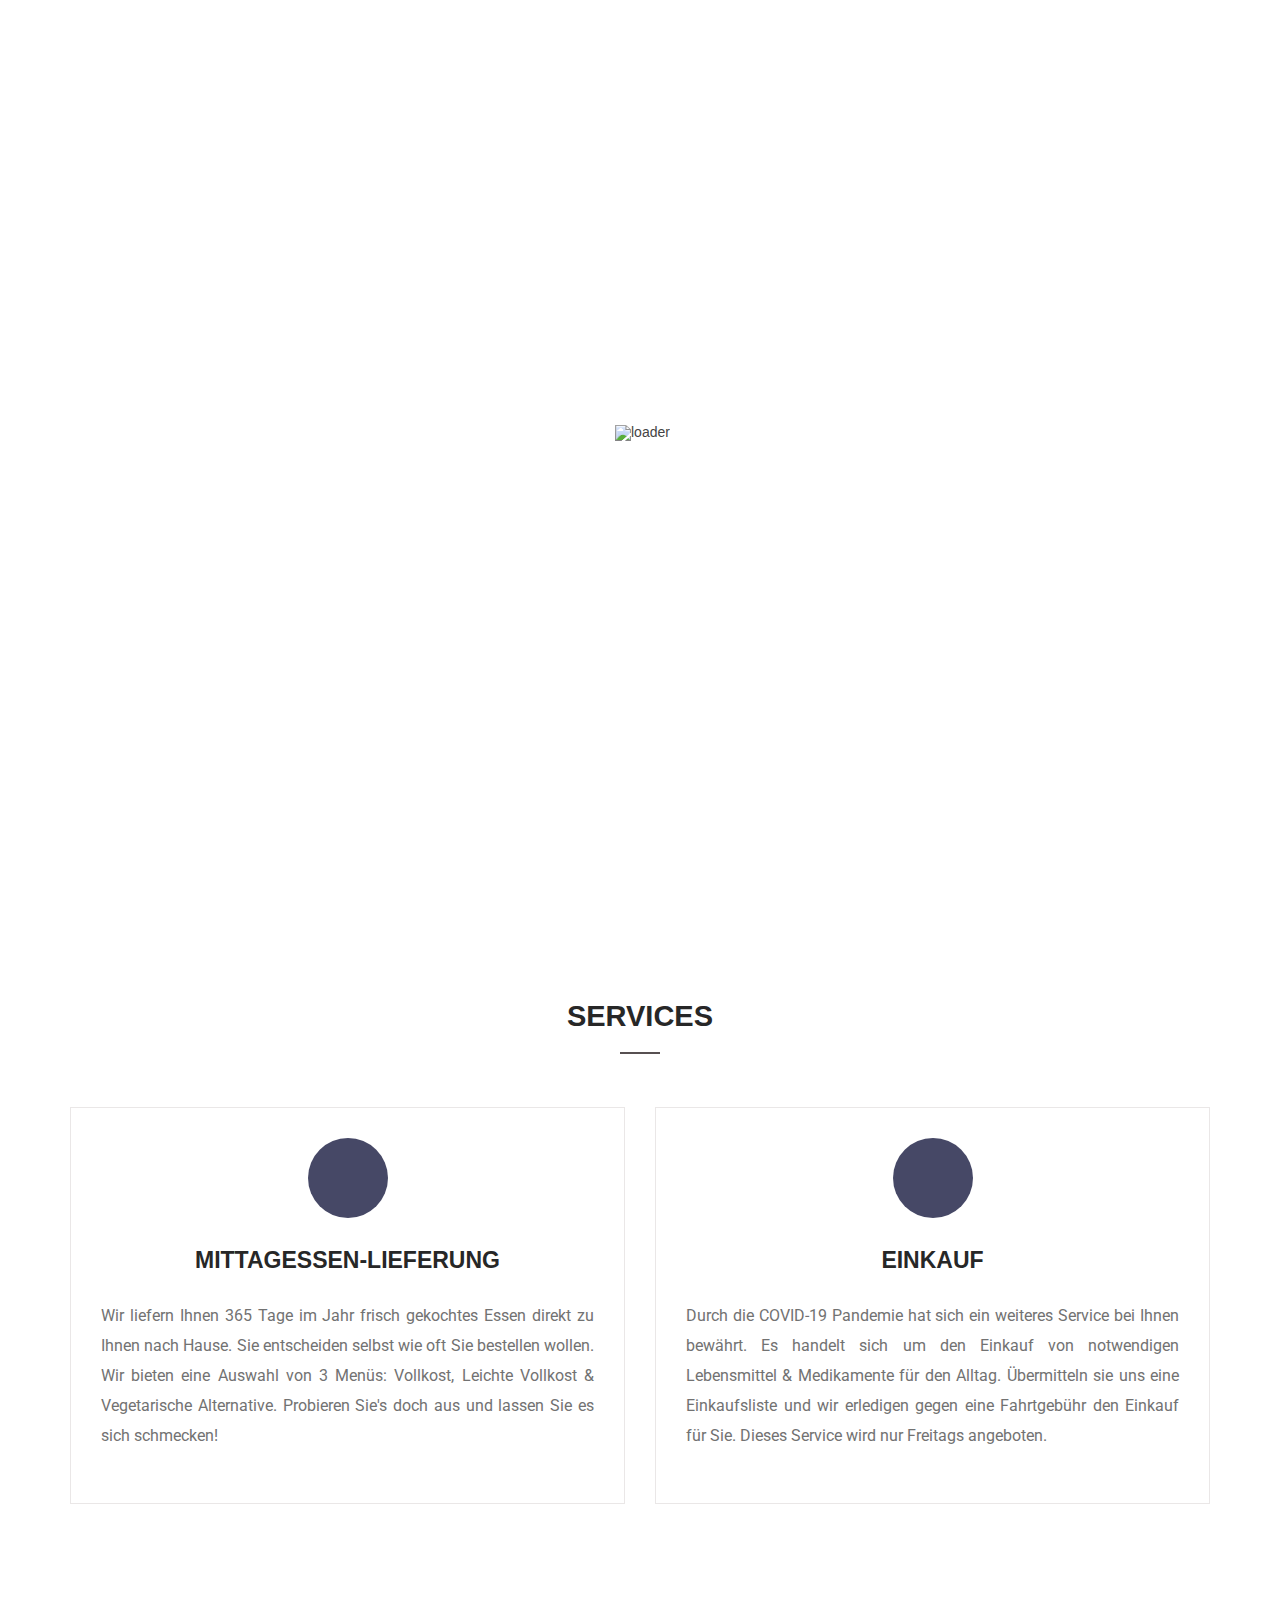
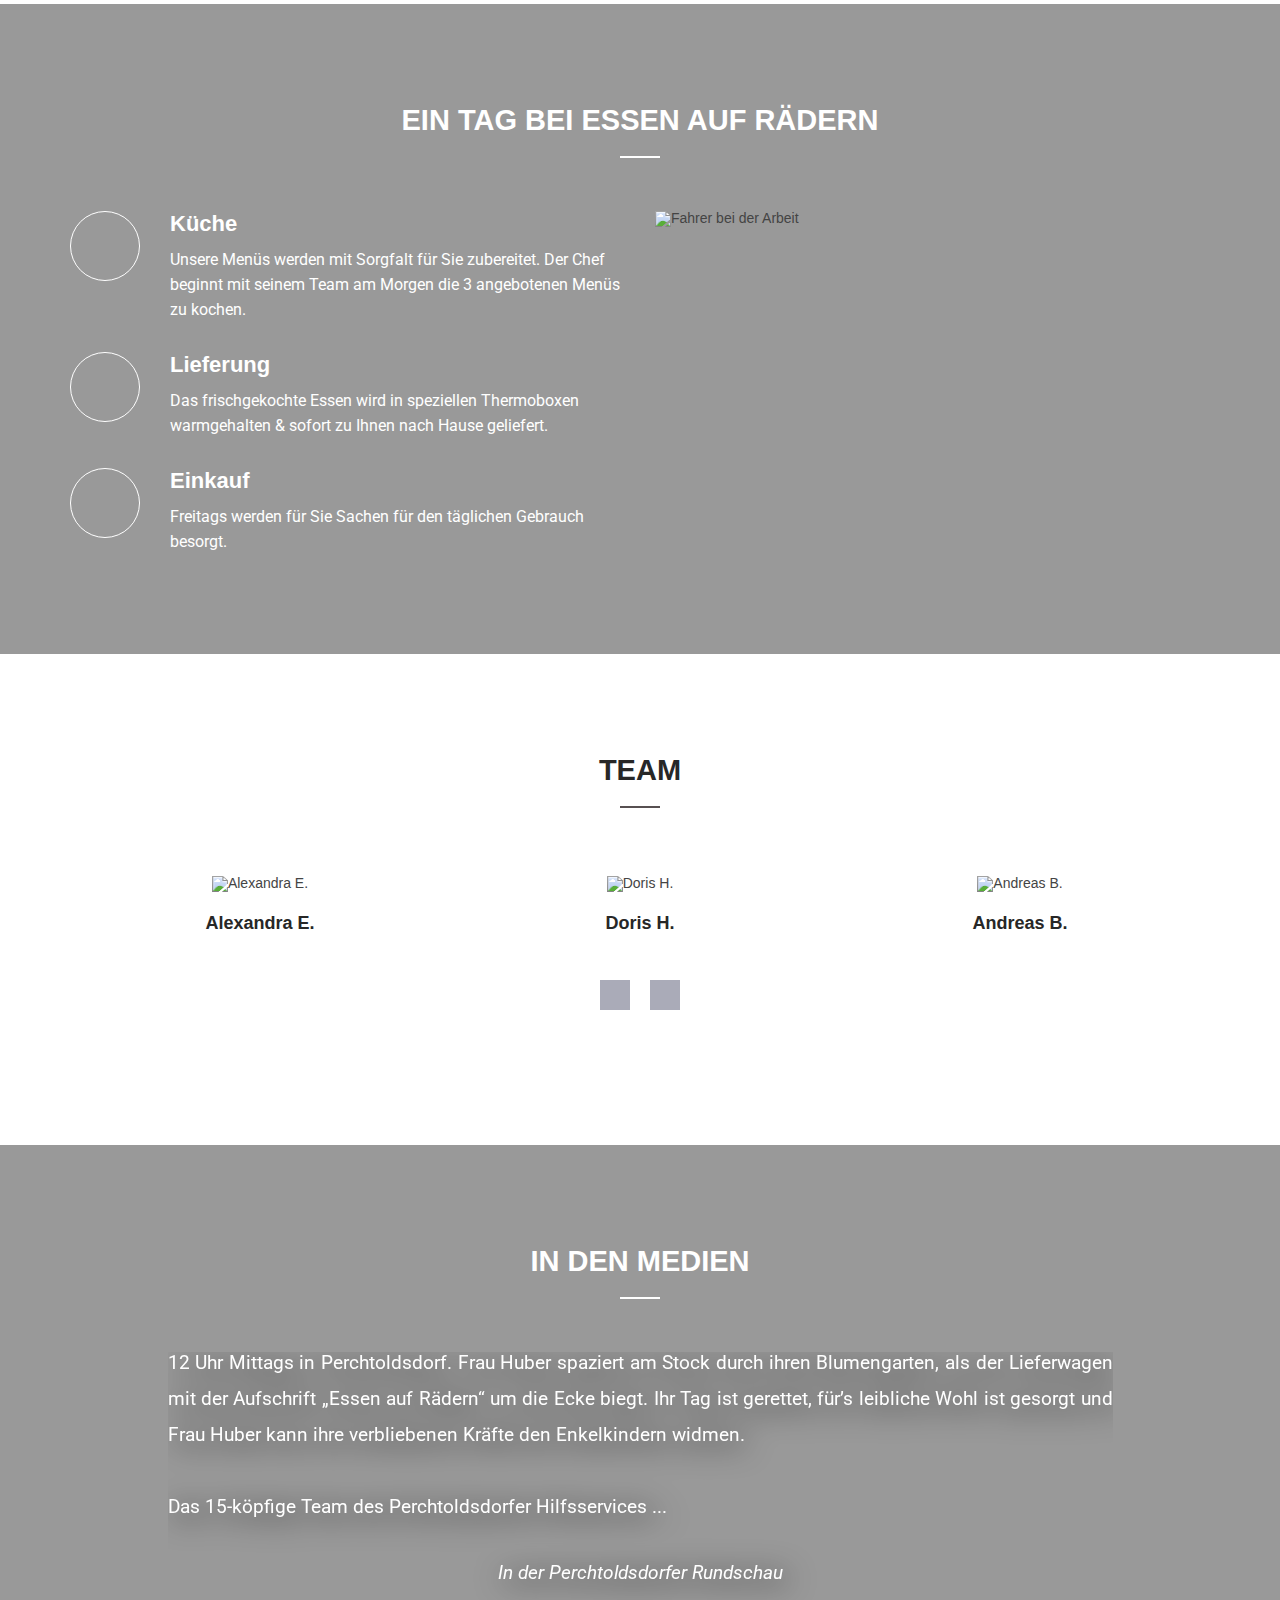
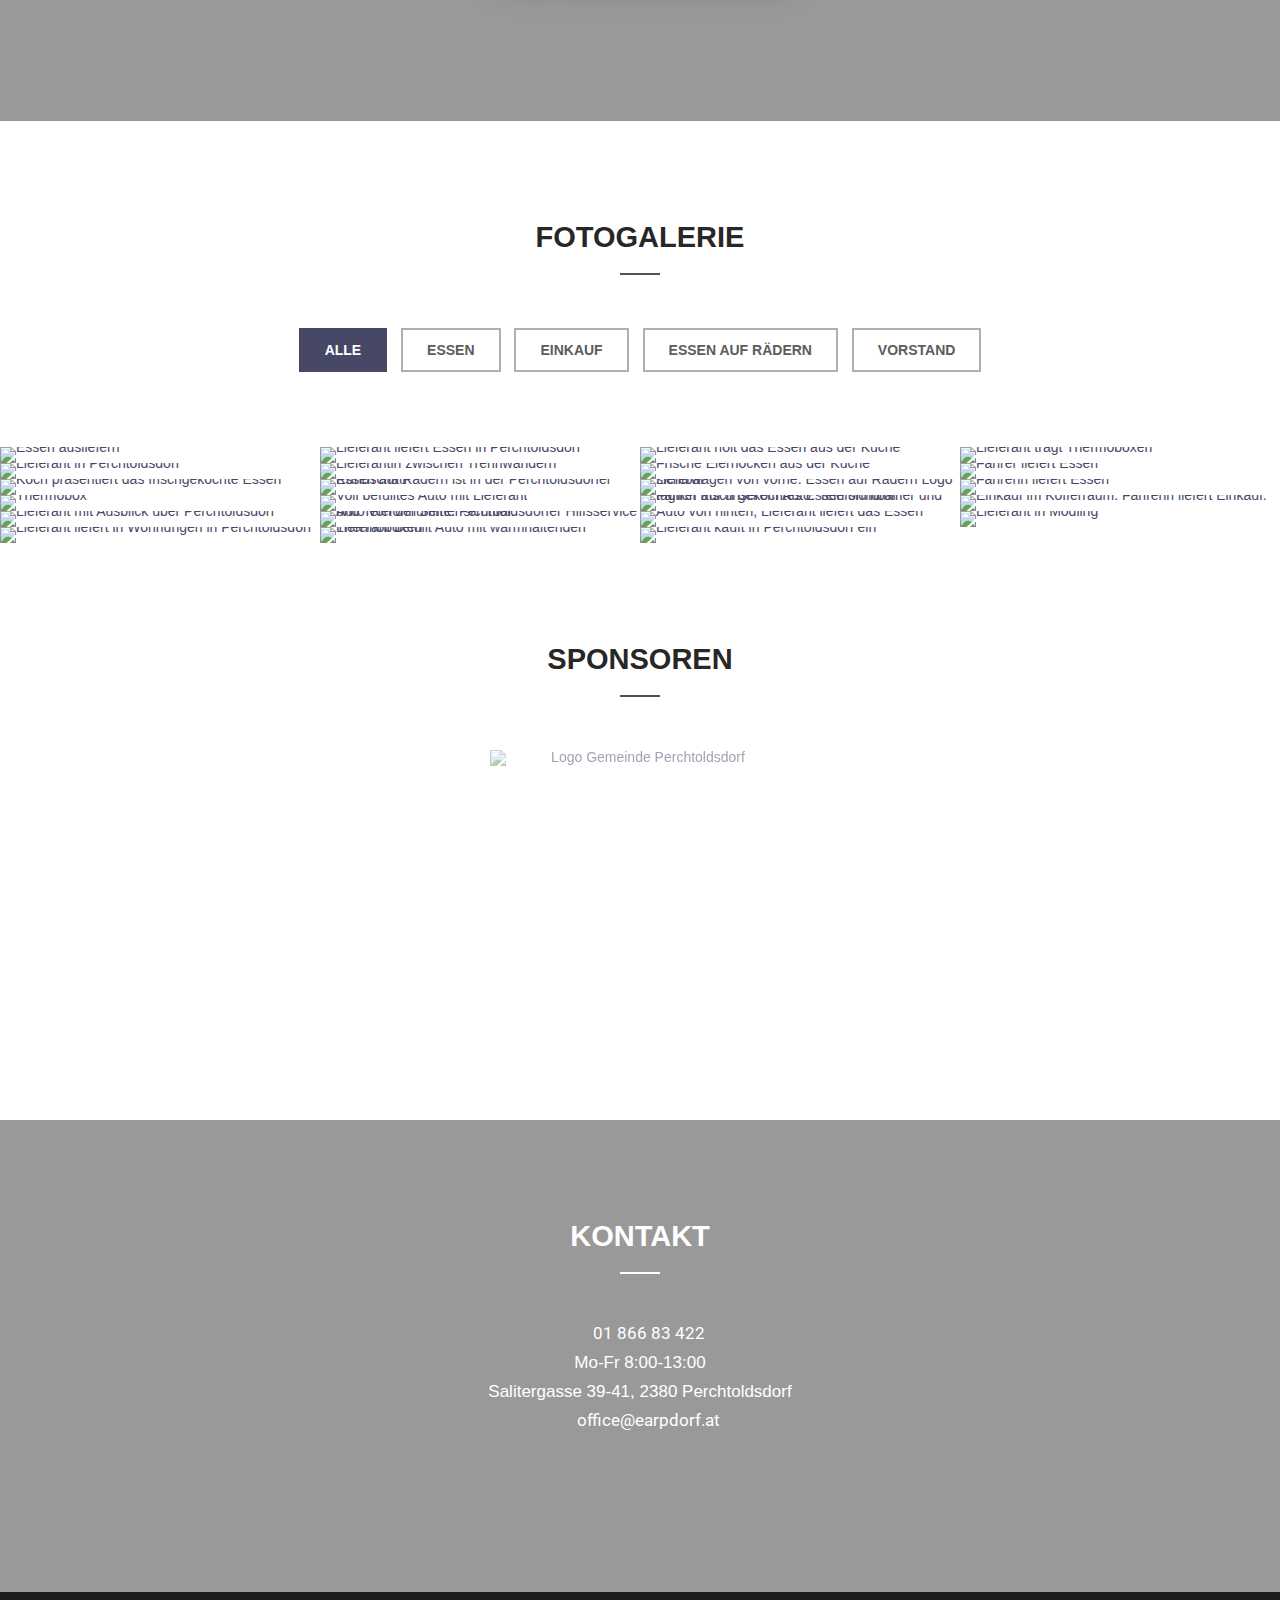
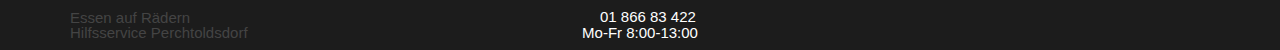
==== commit 7e3e106c: "Update index.html" ====
--- a/index.html
+++ b/index.html
@@ -336,7 +336,7 @@
 								<div class="desc">12 Uhr Mittags in Perchtoldsdorf. Frau Huber spaziert am Stock durch ihren Blumengarten, als der Lieferwagen mit der Aufschrift „Essen auf Rädern“ um die Ecke biegt. Ihr Tag ist gerettet, für’s leibliche Wohl ist gesorgt und Frau Huber kann ihre verbliebenen Kräfte den Enkelkindern widmen. </br></br>Das 15-köpfige Team des Perchtoldsdorfer Hilfsservices ...</div>
 							</a>
 							<!--<img src="images/testimonial/testimonial-img1.jpg" class="testimonial-pic" alt="testimonials" />-->
-							<div class="media-source"> - erscheint bald in der Perchtoldsdorfer Rundschau</div>
+							<div class="media-source">In der Perchtoldsdorfer Rundschau</div>
 						</div>
 					</div>
                 </div>
@@ -454,13 +454,6 @@
 							</div> <!-- /.work-image-->
 						</li>
 						
-						<li class="work-item thumnail-img mix company">
-							<div class="work-image">
-								<a href="images/works/buero_team.jpg" class="popup-image">
-									<img src="images/works/buero_team.jpg" alt="Arbeitskräfte vor dem Büro vom Hilfsservice Perchtoldsdorf" class="zoom"></img>
-								</a>
-							</div> <!-- /.work-image-->
-						</li>
 						
 						<li class="work-item thumnail-img mix company">
 							<div class="work-image">
